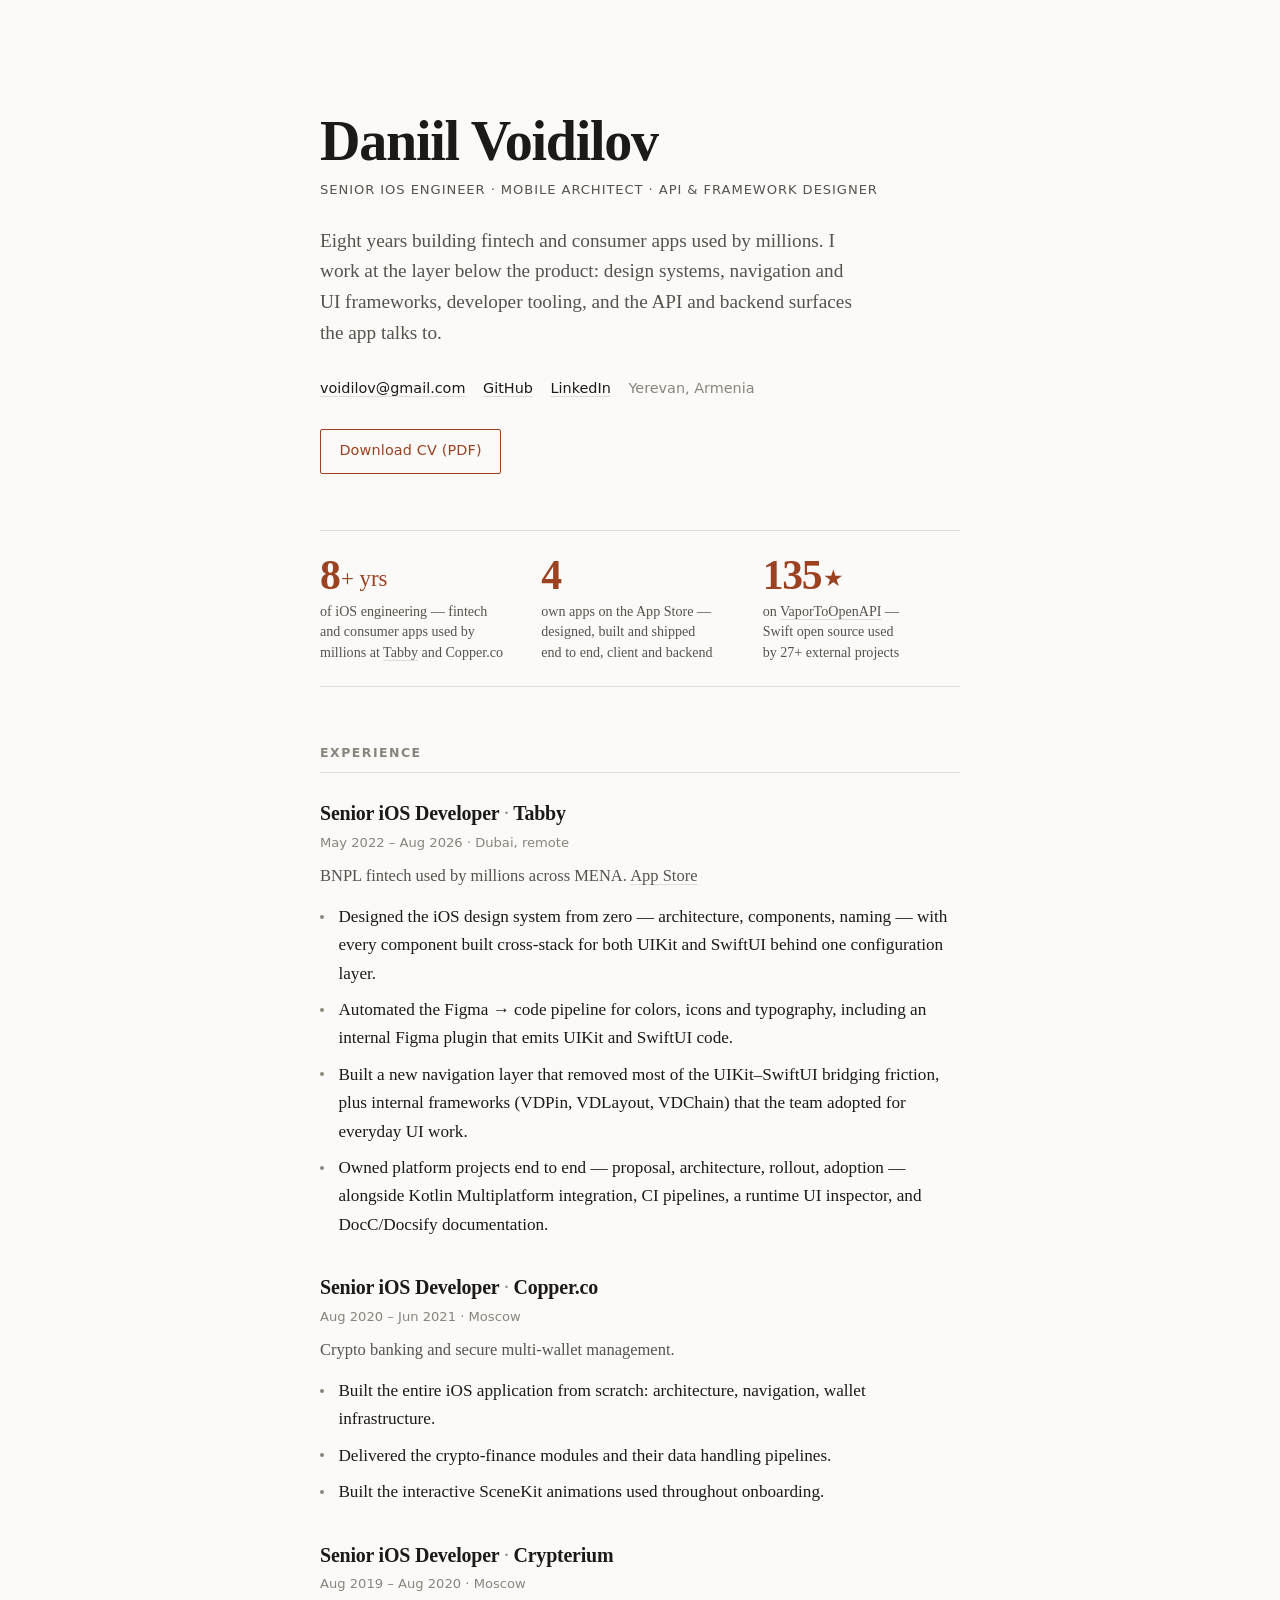
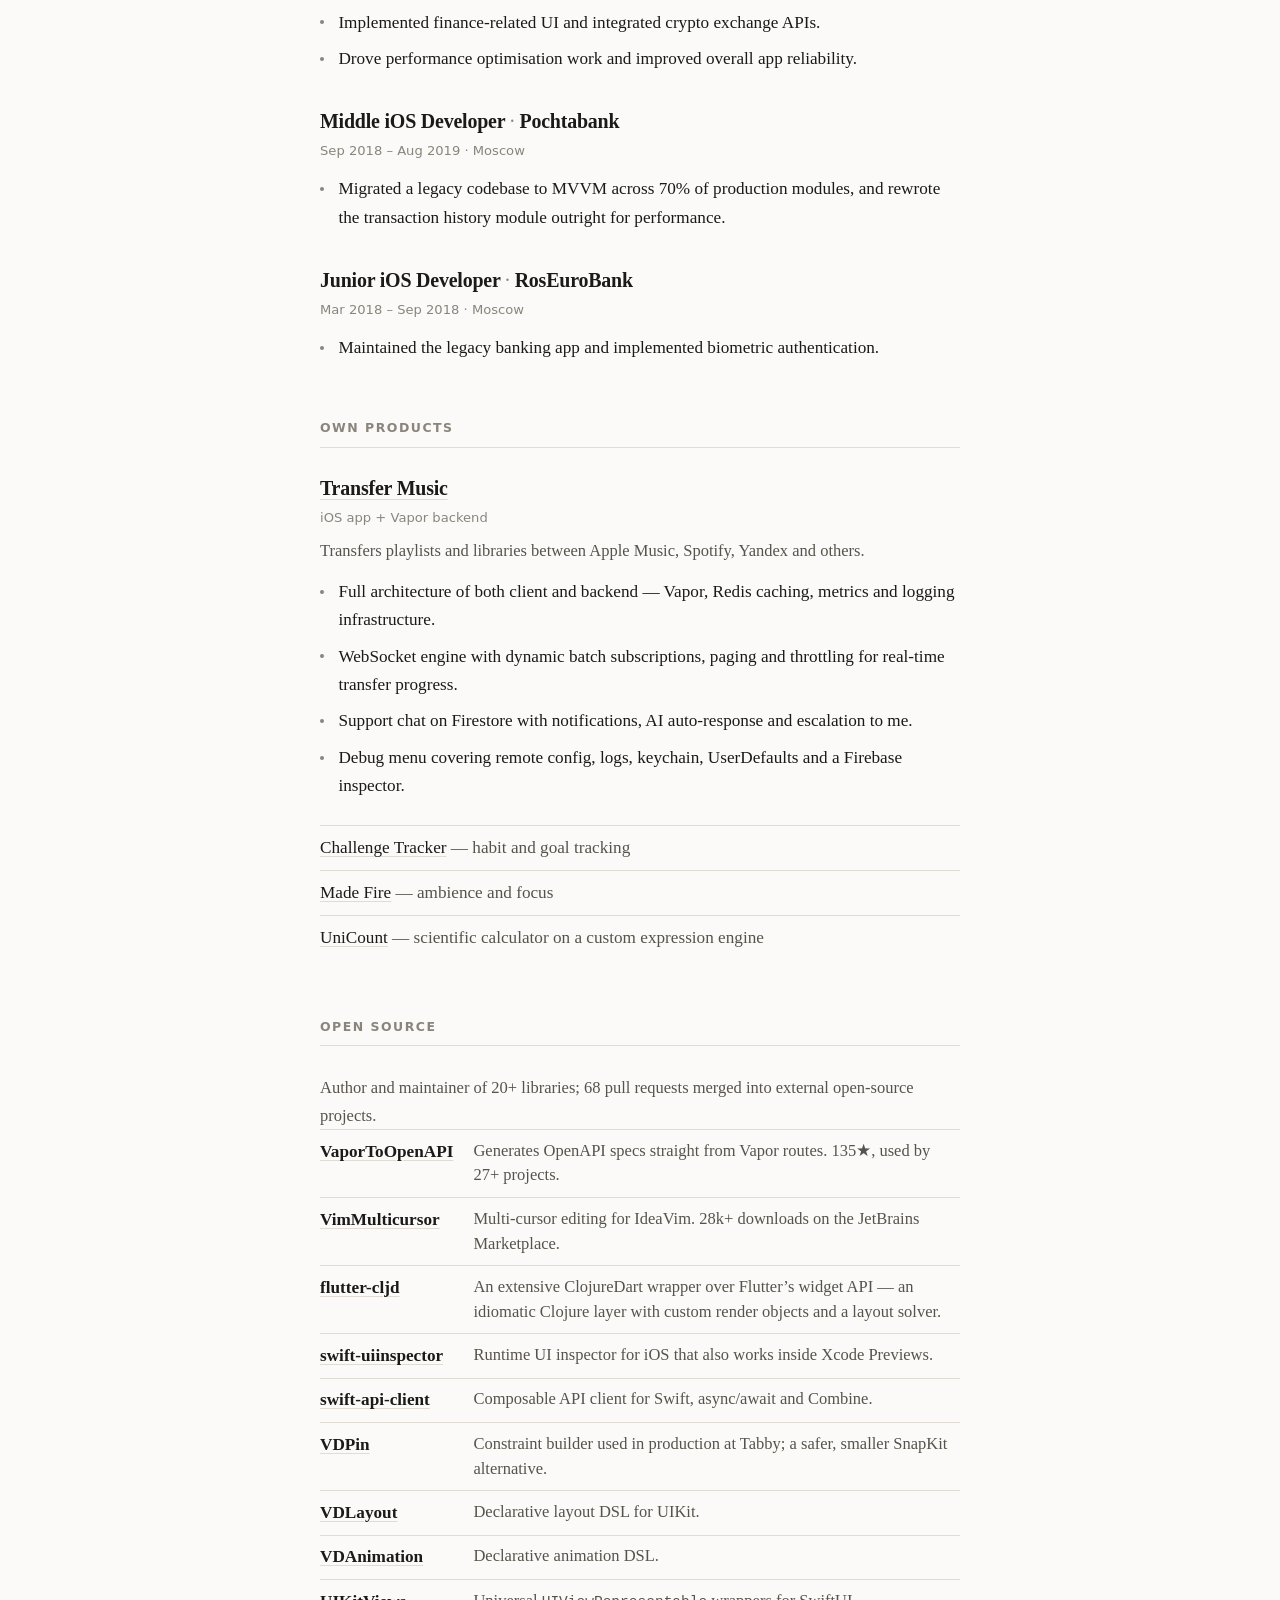
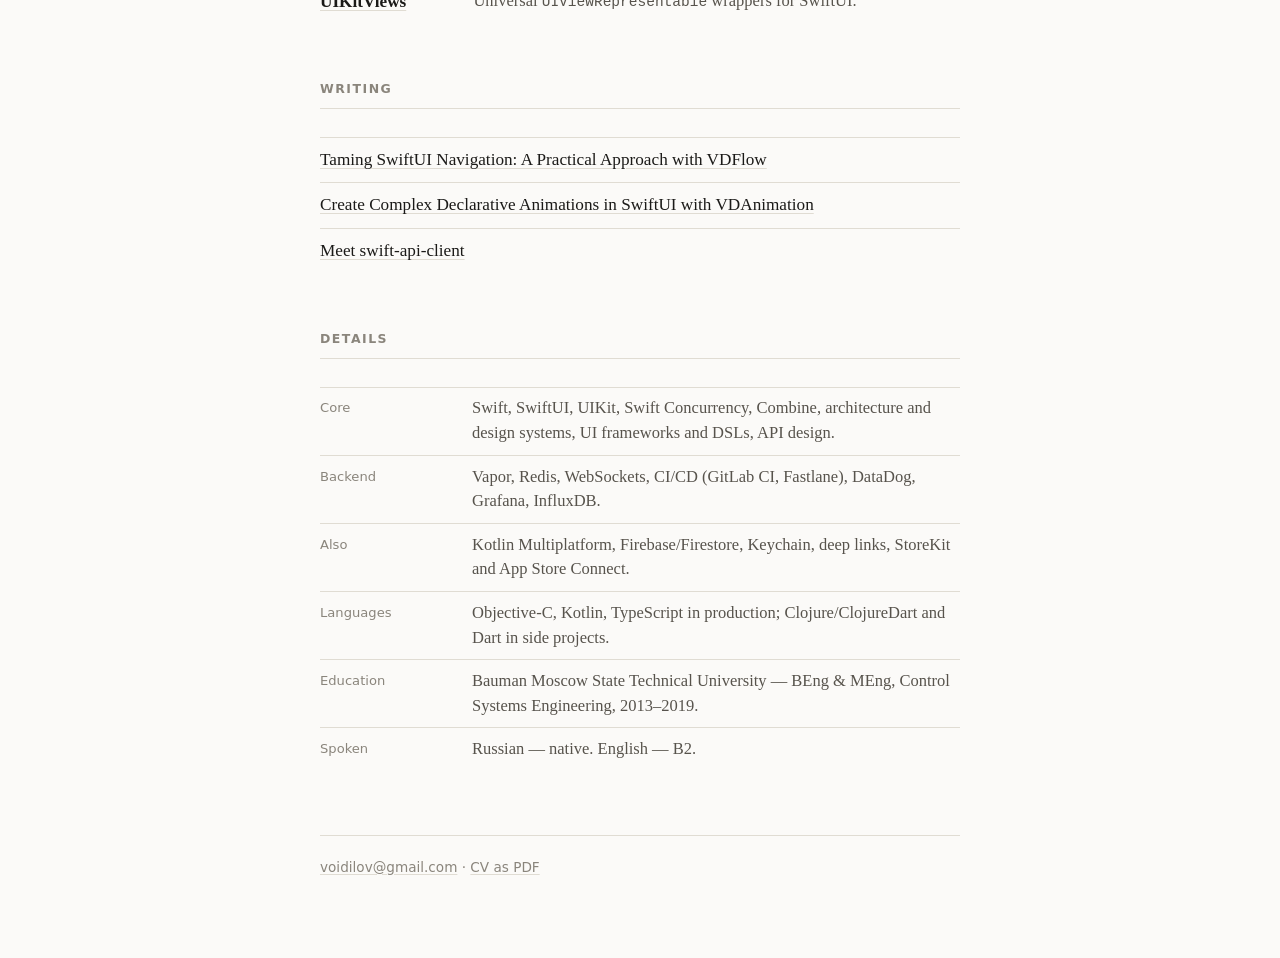
==== cv/index.html @ d403f1aa "Soften flutter-cljd coverage claim; refresh cv.pdf" ====
<!DOCTYPE html>
<html lang="en">
<head>
<meta charset="utf-8">
<meta name="viewport" content="width=device-width, initial-scale=1">
<title>Daniil Voidilov — Senior iOS Engineer</title>
<meta name="description" content="Senior iOS engineer and mobile architect in Yerevan. 8+ years building fintech and consumer apps used by millions. Author of VaporToOpenAPI and VimMulticursor.">
<meta name="author" content="Daniil Voidilov">
<link rel="canonical" href="https://daniil.voidilov.com/cv/">
<meta property="og:type" content="profile">
<meta property="og:title" content="Daniil Voidilov — Senior iOS Engineer">
<meta property="og:description" content="Mobile architect and senior iOS engineer. Design systems, UI frameworks, API/SDK design, Vapor backends.">
<meta property="og:url" content="https://daniil.voidilov.com/cv/">
<link rel="icon" href="data:image/svg+xml,<svg xmlns='http://www.w3.org/2000/svg' viewBox='0 0 100 100'><text y='.9em' font-size='90' font-family='system-ui,sans-serif'>DV</text></svg>">
<link rel="stylesheet" href="style.css">
</head>
<body>

<a class="skip" href="#experience">Skip to experience</a>

<header class="masthead">
	<h1>Daniil Voidilov</h1>
	<p class="tagline">Senior iOS Engineer · Mobile Architect · API&nbsp;&amp;&nbsp;Framework Designer</p>
	<p class="lede">
		Eight years building fintech and consumer apps used by millions. I work at the layer
		below the product: design systems, navigation and UI frameworks, developer tooling,
		and the API and backend surfaces the app talks to.
	</p>
	<nav class="contact" aria-label="Contact">
		<a href="mailto:voidilov@gmail.com">voidilov@gmail.com</a>
		<a href="https://github.com/dankinsoid">GitHub</a>
		<a href="https://linkedin.com/in/voidilov">LinkedIn</a>
		<span class="location">Yerevan, Armenia</span>
	</nav>
	<p class="cta"><a class="download" href="/cv.pdf">Download CV (PDF)</a></p>
</header>

<main>

<section class="highlights" aria-label="Highlights">
	<ul>
		<li>
			<span class="figure">8<span class="unit">+ yrs</span></span>
			<span class="caption">of iOS engineering — fintech and consumer apps used by millions at <a href="https://apps.apple.com/ge/app/tabby-shop-now-pay-later/id1528022364">Tabby</a> and Copper.co</span>
		</li>
		<li>
			<span class="figure">4</span>
			<span class="caption">own apps on the App&nbsp;Store — designed, built and shipped end to end, client and backend</span>
		</li>
		<li>
			<span class="figure">135<span class="unit">★</span></span>
			<span class="caption">on <a href="https://github.com/dankinsoid/VaporToOpenAPI">VaporToOpenAPI</a> — Swift open source used by 27+ external projects</span>
		</li>
	</ul>
</section>

<section id="experience">
	<h2>Experience</h2>

	<article class="role">
		<h3>Senior iOS Developer <span class="at">·</span> <span class="company">Tabby</span></h3>
		<p class="meta">May 2022 – Aug 2026 · Dubai, remote</p>
		<p class="context">BNPL fintech used by millions across MENA. <a href="https://apps.apple.com/ge/app/tabby-shop-now-pay-later/id1528022364">App&nbsp;Store</a></p>
		<ul>
			<li>Designed the iOS design system from zero — architecture, components, naming — with every component built cross-stack for both UIKit and SwiftUI behind one configuration layer.</li>
			<li>Automated the Figma → code pipeline for colors, icons and typography, including an internal Figma plugin that emits UIKit and SwiftUI code.</li>
			<li>Built a new navigation layer that removed most of the UIKit–SwiftUI bridging friction, plus internal frameworks (VDPin, VDLayout, VDChain) that the team adopted for everyday UI work.</li>
			<li>Owned platform projects end to end — proposal, architecture, rollout, adoption — alongside Kotlin Multiplatform integration, CI pipelines, a runtime UI inspector, and DocC/Docsify documentation.</li>
		</ul>
	</article>

	<article class="role">
		<h3>Senior iOS Developer <span class="at">·</span> <span class="company">Copper.co</span></h3>
		<p class="meta">Aug 2020 – Jun 2021 · Moscow</p>
		<p class="context">Crypto banking and secure multi-wallet management.</p>
		<ul>
			<li>Built the entire iOS application from scratch: architecture, navigation, wallet infrastructure.</li>
			<li>Delivered the crypto-finance modules and their data handling pipelines.</li>
			<li>Built the interactive SceneKit animations used throughout onboarding.</li>
		</ul>
	</article>

	<article class="role">
		<h3>Senior iOS Developer <span class="at">·</span> <span class="company">Crypterium</span></h3>
		<p class="meta">Aug 2019 – Aug 2020 · Moscow</p>
		<ul>
			<li>Implemented finance-related UI and integrated crypto exchange APIs.</li>
			<li>Drove performance optimisation work and improved overall app reliability.</li>
		</ul>
	</article>

	<article class="role">
		<h3>Middle iOS Developer <span class="at">·</span> <span class="company">Pochtabank</span></h3>
		<p class="meta">Sep 2018 – Aug 2019 · Moscow</p>
		<ul>
			<li>Migrated a legacy codebase to MVVM across 70% of production modules, and rewrote the transaction history module outright for performance.</li>
		</ul>
	</article>

	<article class="role">
		<h3>Junior iOS Developer <span class="at">·</span> <span class="company">RosEuroBank</span></h3>
		<p class="meta">Mar 2018 – Sep 2018 · Moscow</p>
		<ul>
			<li>Maintained the legacy banking app and implemented biometric authentication.</li>
		</ul>
	</article>
</section>

<section id="products">
	<h2>Own products</h2>

	<article class="role">
		<h3><a href="https://apps.apple.com/app/transfer-music/id1471038000">Transfer&nbsp;Music</a></h3>
		<p class="meta">iOS app + Vapor backend</p>
		<p class="context">Transfers playlists and libraries between Apple Music, Spotify, Yandex and others.</p>
		<ul>
			<li>Full architecture of both client and backend — Vapor, Redis caching, metrics and logging infrastructure.</li>
			<li>WebSocket engine with dynamic batch subscriptions, paging and throttling for real-time transfer progress.</li>
			<li>Support chat on Firestore with notifications, AI auto-response and escalation to me.</li>
			<li>Debug menu covering remote config, logs, keychain, UserDefaults and a Firebase inspector.</li>
		</ul>
	</article>

	<ul class="apps">
		<li><a href="https://apps.apple.com/app/challenge-tracker/id1512730729">Challenge&nbsp;Tracker</a> — habit and goal tracking</li>
		<li><a href="https://apps.apple.com/app/made-fire/id1496499808">Made&nbsp;Fire</a> — ambience and focus</li>
		<li><a href="https://apps.apple.com/app/unicount-scientific-calculator/id1034143766">UniCount</a> — scientific calculator on a custom expression engine</li>
	</ul>
</section>

<section id="open-source">
	<h2>Open source</h2>
	<p class="context">Author and maintainer of 20+ libraries; 68 pull requests merged into external open-source projects.</p>
	<dl class="projects">
		<dt><a href="https://github.com/dankinsoid/VaporToOpenAPI">VaporToOpenAPI</a></dt>
		<dd>Generates OpenAPI specs straight from Vapor routes. 135★, used by 27+ projects.</dd>

		<dt><a href="https://github.com/dankinsoid/IdeaVimMulticursor">VimMulticursor</a></dt>
		<dd>Multi-cursor editing for IdeaVim. 28k+ downloads on the JetBrains Marketplace.</dd>

		<dt><a href="https://github.com/dankinsoid/flutter-cljd">flutter-cljd</a></dt>
		<dd>An extensive ClojureDart wrapper over Flutter’s widget API — an idiomatic Clojure layer with custom render objects and a layout solver.</dd>

		<dt><a href="https://github.com/dankinsoid/swift-uiinspector">swift-uiinspector</a></dt>
		<dd>Runtime UI inspector for iOS that also works inside Xcode Previews.</dd>

		<dt><a href="https://github.com/dankinsoid/swift-api-client">swift-api-client</a></dt>
		<dd>Composable API client for Swift, async/await and Combine.</dd>

		<dt><a href="https://github.com/dankinsoid/VDPin">VDPin</a></dt>
		<dd>Constraint builder used in production at Tabby; a safer, smaller SnapKit alternative.</dd>

		<dt><a href="https://github.com/dankinsoid/VDLayout">VDLayout</a></dt>
		<dd>Declarative layout DSL for UIKit.</dd>

		<dt><a href="https://github.com/dankinsoid/VDAnimation">VDAnimation</a></dt>
		<dd>Declarative animation DSL.</dd>

		<dt><a href="https://github.com/dankinsoid/UIKitViews">UIKitViews</a></dt>
		<dd>Universal <code>UIViewRepresentable</code> wrappers for SwiftUI.</dd>
	</dl>
</section>

<section id="writing">
	<h2>Writing</h2>
	<ul class="plain">
		<li><a href="https://medium.com/@voidilov/taming-swiftui-navigation-a-practical-approach-with-vdflow-2aff69e204eb">Taming SwiftUI Navigation: A Practical Approach with VDFlow</a></li>
		<li><a href="https://medium.com/@voidilov/create-complex-declarative-animations-in-swiftui-with-vdanimation-0365e9319ecd">Create Complex Declarative Animations in SwiftUI with VDAnimation</a></li>
		<li><a href="https://medium.com/@voidilov/meet-swift-api-client-cb350bc552ca">Meet swift-api-client</a></li>
	</ul>
</section>

<section id="details">
	<h2>Details</h2>
	<dl class="facts">
		<dt>Core</dt>
		<dd>Swift, SwiftUI, UIKit, Swift Concurrency, Combine, architecture and design systems, UI frameworks and DSLs, API design.</dd>

		<dt>Backend</dt>
		<dd>Vapor, Redis, WebSockets, CI/CD (GitLab CI, Fastlane), DataDog, Grafana, InfluxDB.</dd>

		<dt>Also</dt>
		<dd>Kotlin Multiplatform, Firebase/Firestore, Keychain, deep links, StoreKit and App Store Connect.</dd>

		<dt>Languages</dt>
		<dd>Objective-C, Kotlin, TypeScript in production; Clojure/ClojureDart and Dart in side projects.</dd>

		<dt>Education</dt>
		<dd>Bauman Moscow State Technical University — BEng &amp; MEng, Control Systems Engineering, 2013–2019.</dd>

		<dt>Spoken</dt>
		<dd>Russian — native. English — B2.</dd>
	</dl>
</section>

</main>

<footer>
	<p>
		<a href="mailto:voidilov@gmail.com">voidilov@gmail.com</a> ·
		<a href="/cv.pdf">CV as PDF</a>
	</p>
</footer>

</body>
</html>
---- cv/style.css ----
:root {
	--measure: 40rem;
	--bg: #fbfaf8;
	--surface: #f2efe9;
	--ink: #1b1a18;
	--ink-soft: #57534c;
	--ink-faint: #8a857c;
	--rule: #e0dcd3;
	--accent: #9c4221;
	--accent-soft: #c05621;
}

@media (prefers-color-scheme: dark) {
	:root {
		--bg: #16151a;
		--surface: #1f1e24;
		--ink: #eceaf0;
		--ink-soft: #aaa5b3;
		--ink-faint: #7b7686;
		--rule: #322f3a;
		--accent: #f0a675;
		--accent-soft: #f6c39b;
	}
}

*, *::before, *::after { box-sizing: border-box; }

html {
	-webkit-text-size-adjust: 100%;
	scroll-behavior: smooth;
}

body {
	margin: 0 auto;
	padding: clamp(3rem, 9vw, 7rem) clamp(1.25rem, 6vw, 2rem) 5rem;
	max-width: calc(var(--measure) + 4rem);
	background: var(--bg);
	color: var(--ink);
	font-family: ui-serif, "Iowan Old Style", "Palatino Linotype", Palatino, Georgia, serif;
	font-size: clamp(1rem, 0.95rem + 0.25vw, 1.075rem);
	line-height: 1.65;
	text-rendering: optimizeLegibility;
	-webkit-font-smoothing: antialiased;
}

p { margin: 0 0 1em; }
p:last-child { margin-bottom: 0; }

a {
	color: inherit;
	text-decoration-line: underline;
	text-decoration-color: var(--rule);
	text-decoration-thickness: 1px;
	text-underline-offset: 0.18em;
	transition: color .15s ease, text-decoration-color .15s ease;
}

a:hover, a:focus-visible {
	color: var(--accent);
	text-decoration-color: currentColor;
}

:focus-visible {
	outline: 2px solid var(--accent);
	outline-offset: 3px;
	border-radius: 2px;
}

code {
	font-family: ui-monospace, SFMono-Regular, "SF Mono", Menlo, monospace;
	font-size: 0.88em;
}

.skip {
	position: absolute;
	left: -9999px;
}

.skip:focus {
	left: 1rem;
	top: 1rem;
	padding: .5rem .75rem;
	background: var(--surface);
	z-index: 1;
}

/* Masthead ---------------------------------------------------------------- */

.masthead h1 {
	margin: 0;
	font-size: clamp(2.25rem, 1.6rem + 3vw, 3.5rem);
	font-weight: 600;
	line-height: 1.05;
	letter-spacing: -0.022em;
}

.tagline {
	margin: .6rem 0 1.6rem;
	color: var(--ink-soft);
	font-family: system-ui, -apple-system, "Segoe UI", sans-serif;
	font-size: .82rem;
	font-weight: 500;
	letter-spacing: .07em;
	text-transform: uppercase;
	line-height: 1.5;
}

.lede {
	max-width: 34rem;
	font-size: 1.12em;
	line-height: 1.6;
	color: var(--ink-soft);
}

.contact {
	display: flex;
	flex-wrap: wrap;
	gap: .35rem 1.1rem;
	margin-top: 1.75rem;
	font-family: system-ui, -apple-system, "Segoe UI", sans-serif;
	font-size: .9rem;
}

.contact .location {
	color: var(--ink-faint);
}

.cta { margin: 1.75rem 0 0; }

.download {
	display: inline-block;
	padding: .6rem 1.15rem;
	border: 1px solid var(--accent);
	border-radius: 2px;
	color: var(--accent);
	font-family: system-ui, -apple-system, "Segoe UI", sans-serif;
	font-size: .9rem;
	font-weight: 500;
	letter-spacing: .01em;
	text-decoration: none;
	transition: background-color .15s ease, color .15s ease;
}

.download:hover, .download:focus-visible {
	background: var(--accent);
	color: var(--bg);
}

/* Sections ---------------------------------------------------------------- */

main { margin-top: 3.5rem; }

section + section { margin-top: 3.5rem; }

h2 {
	margin: 0 0 1.75rem;
	padding-bottom: .5rem;
	border-bottom: 1px solid var(--rule);
	font-family: system-ui, -apple-system, "Segoe UI", sans-serif;
	font-size: .78rem;
	font-weight: 600;
	letter-spacing: .12em;
	text-transform: uppercase;
	color: var(--ink-faint);
}

/* Highlights -------------------------------------------------------------- */

.highlights ul {
	display: grid;
	grid-template-columns: repeat(3, 1fr);
	gap: 1.5rem;
	margin: 0;
	padding: 1.5rem 0;
	border-top: 1px solid var(--rule);
	border-bottom: 1px solid var(--rule);
	list-style: none;
}

.highlights li {
	display: flex;
	flex-direction: column;
	gap: .3rem;
}

.figure {
	font-size: clamp(1.9rem, 1.4rem + 2vw, 2.6rem);
	font-weight: 600;
	line-height: 1;
	letter-spacing: -0.03em;
	color: var(--accent);
	font-variant-numeric: tabular-nums;
}

.unit {
	font-size: .55em;
	font-weight: 500;
	letter-spacing: 0;
	vertical-align: .12em;
	margin-left: .06em;
}

.caption {
	font-size: .88rem;
	line-height: 1.45;
	color: var(--ink-soft);
	text-wrap: balance;
}

/* Roles ------------------------------------------------------------------- */

.role + .role { margin-top: 2.25rem; }

.role h3 {
	margin: 0;
	font-size: 1.16em;
	font-weight: 600;
	line-height: 1.3;
	letter-spacing: -0.01em;
}

.role h3 .at { color: var(--ink-faint); font-weight: 400; }
.role h3 .company { color: var(--ink); }

.meta {
	margin: .3rem 0 0;
	font-family: system-ui, -apple-system, "Segoe UI", sans-serif;
	font-size: .82rem;
	color: var(--ink-faint);
}

.context {
	margin: .55rem 0 0;
	color: var(--ink-soft);
	font-size: .96em;
}

.role ul {
	margin: .85rem 0 0;
	padding-left: 1.15rem;
	list-style: none;
}

.role li {
	position: relative;
	margin-bottom: .5rem;
}

.role li:last-child { margin-bottom: 0; }

.role li::before {
	content: "";
	position: absolute;
	left: -1.15rem;
	top: .68em;
	width: 4px;
	height: 4px;
	border-radius: 50%;
	background: var(--ink-faint);
}

/* Lists ------------------------------------------------------------------- */

.apps, .plain {
	margin: 1.5rem 0 0;
	padding: 0;
	list-style: none;
}

.apps li, .plain li {
	padding: .5rem 0;
	border-top: 1px solid var(--rule);
	color: var(--ink-soft);
}

.apps li a, .plain li a { color: var(--ink); }
.apps li a:hover, .plain li a:hover { color: var(--accent); }

.projects, .facts {
	display: grid;
	grid-template-columns: minmax(9.5rem, auto) 1fr;
	gap: 0;
	margin: 0;
}

.projects dt, .facts dt {
	padding: .55rem 1.25rem .55rem 0;
	border-top: 1px solid var(--rule);
	font-weight: 600;
	line-height: 1.5;
}

.projects dd, .facts dd {
	margin: 0;
	padding: .55rem 0;
	border-top: 1px solid var(--rule);
	color: var(--ink-soft);
	font-size: .96em;
	line-height: 1.5;
}

.facts dt {
	font-family: system-ui, -apple-system, "Segoe UI", sans-serif;
	font-size: .82rem;
	font-weight: 500;
	color: var(--ink-faint);
	padding-top: .68rem;
}

/* Footer ------------------------------------------------------------------ */

footer {
	margin-top: 4rem;
	padding-top: 1.25rem;
	border-top: 1px solid var(--rule);
	font-family: system-ui, -apple-system, "Segoe UI", sans-serif;
	font-size: .85rem;
	color: var(--ink-faint);
}

/* Narrow ------------------------------------------------------------------ */

@media (max-width: 34rem) {
	.highlights ul {
		grid-template-columns: 1fr;
		gap: 1.25rem;
	}

	.highlights li {
		flex-direction: row;
		align-items: baseline;
		gap: .9rem;
	}

	.figure {
		flex: 0 0 4.4rem;
		font-size: 1.85rem;
	}

	.caption { text-wrap: pretty; }

	.projects, .facts {
		grid-template-columns: 1fr;
	}

	.projects dd, .facts dd {
		border-top: 0;
		padding-top: 0;
	}

	.projects dt, .facts dt {
		padding-bottom: .15rem;
	}
}

@media (prefers-reduced-motion: reduce) {
	html { scroll-behavior: auto; }
	* { transition: none !important; }
}

/* Print ------------------------------------------------------------------- */

@media print {
	:root {
		--bg: #fff;
		--ink: #000;
		--ink-soft: #333;
		--ink-faint: #666;
		--rule: #ccc;
		--accent: #000;
	}

	body { padding: 0; max-width: none; font-size: 10.5pt; }
	.cta, .skip, footer { display: none; }
	.role, section { break-inside: avoid; }
}
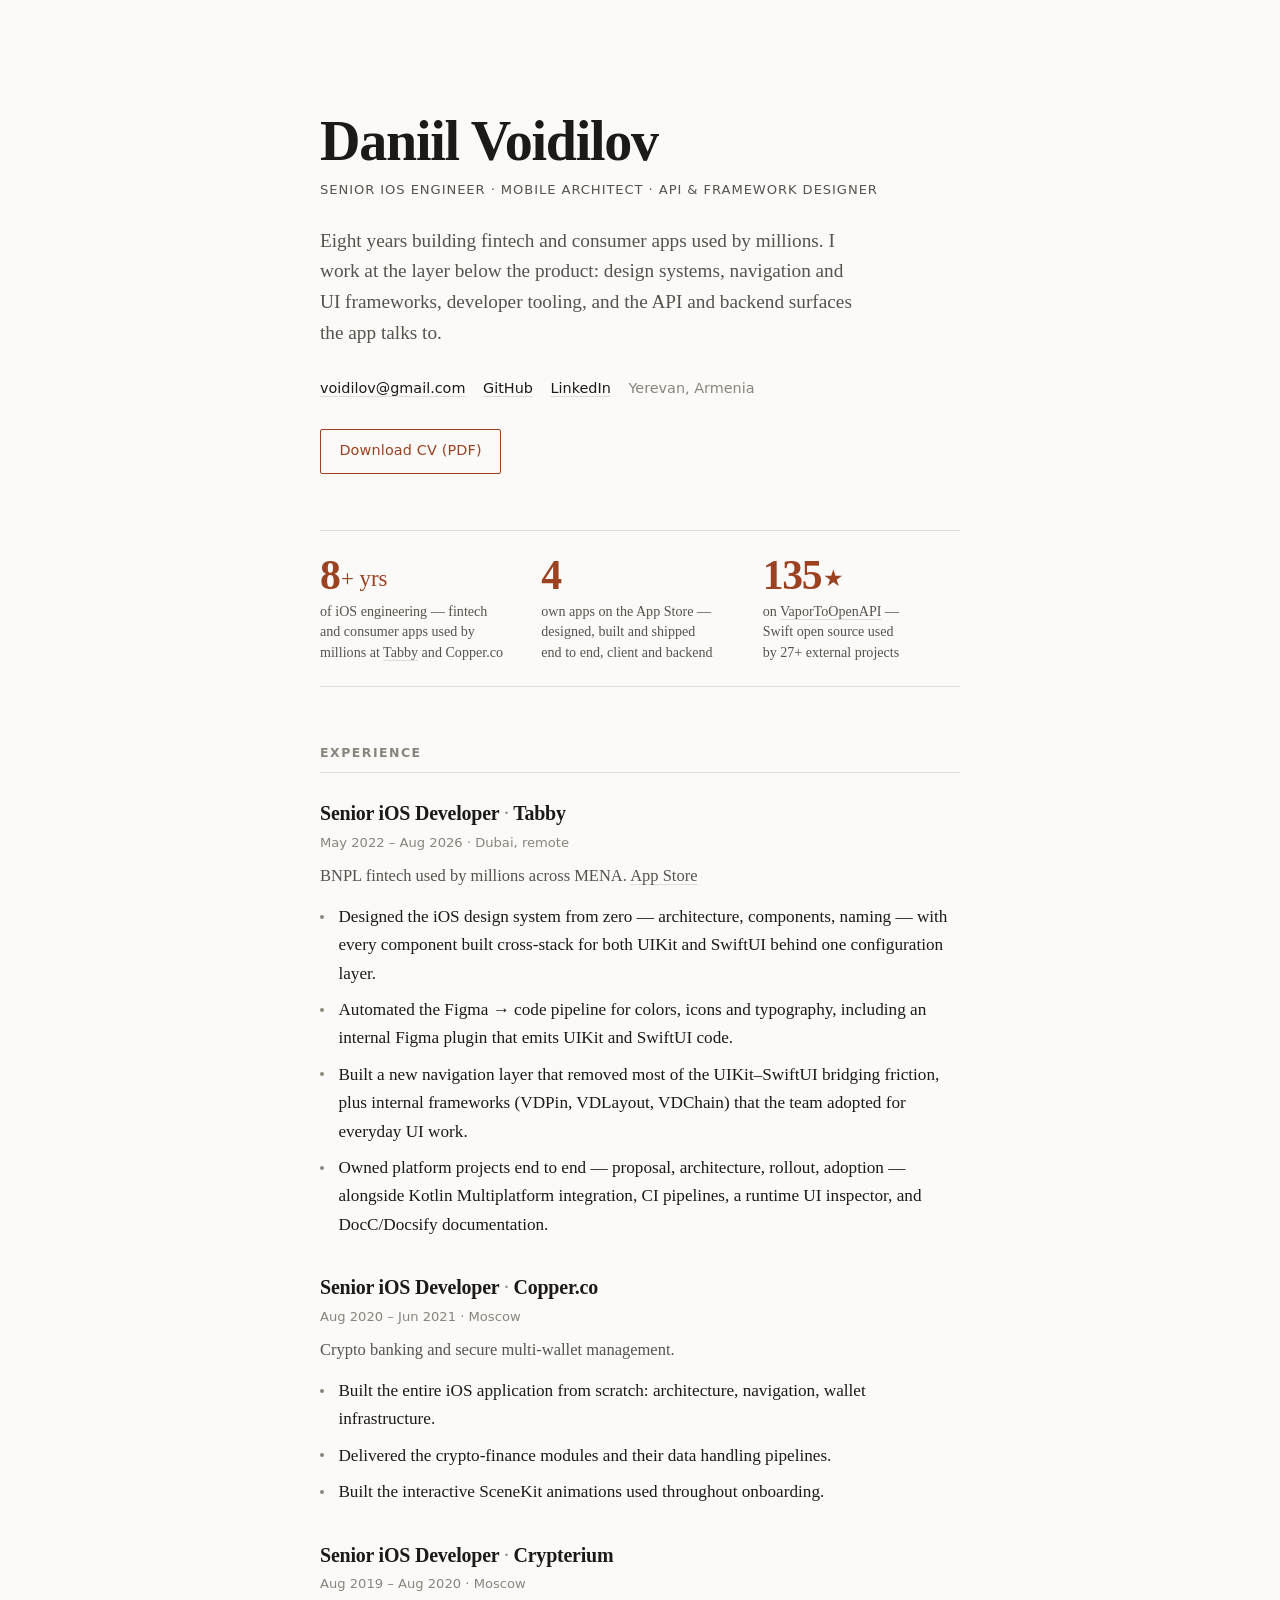
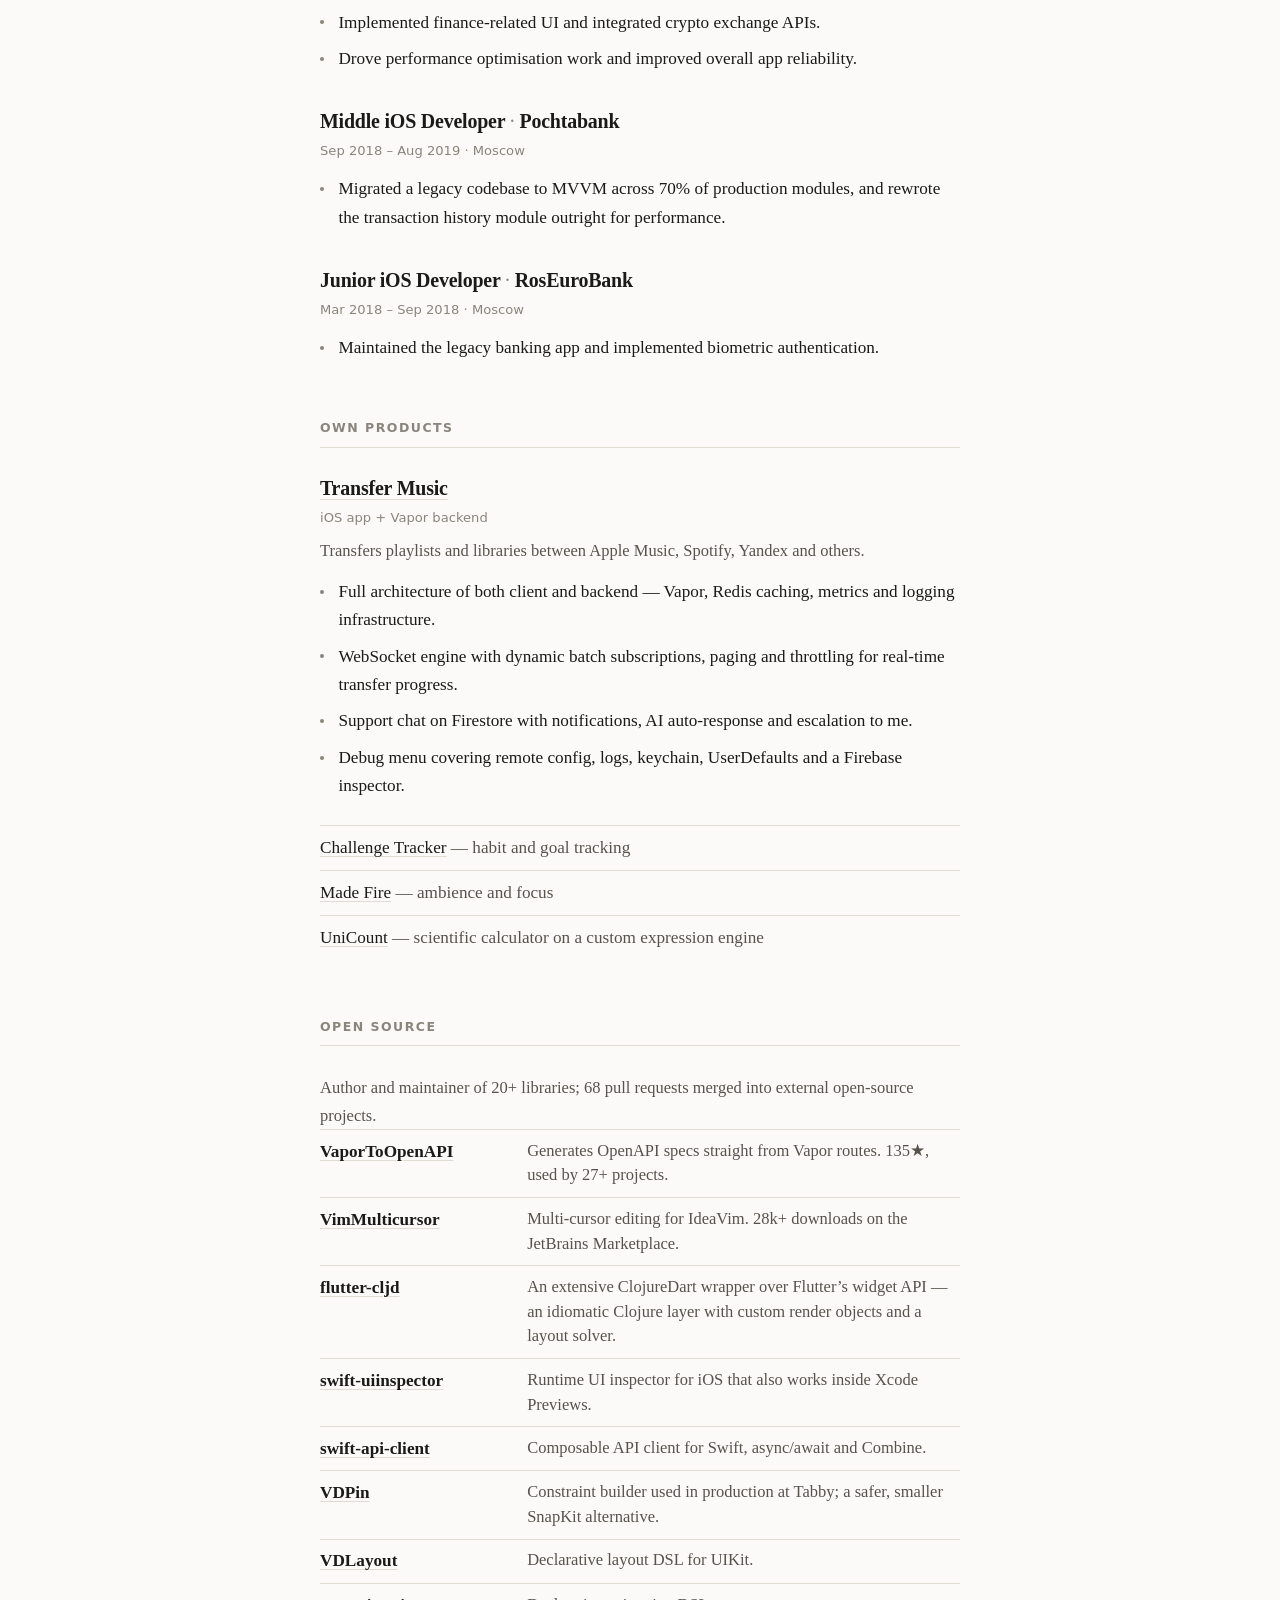
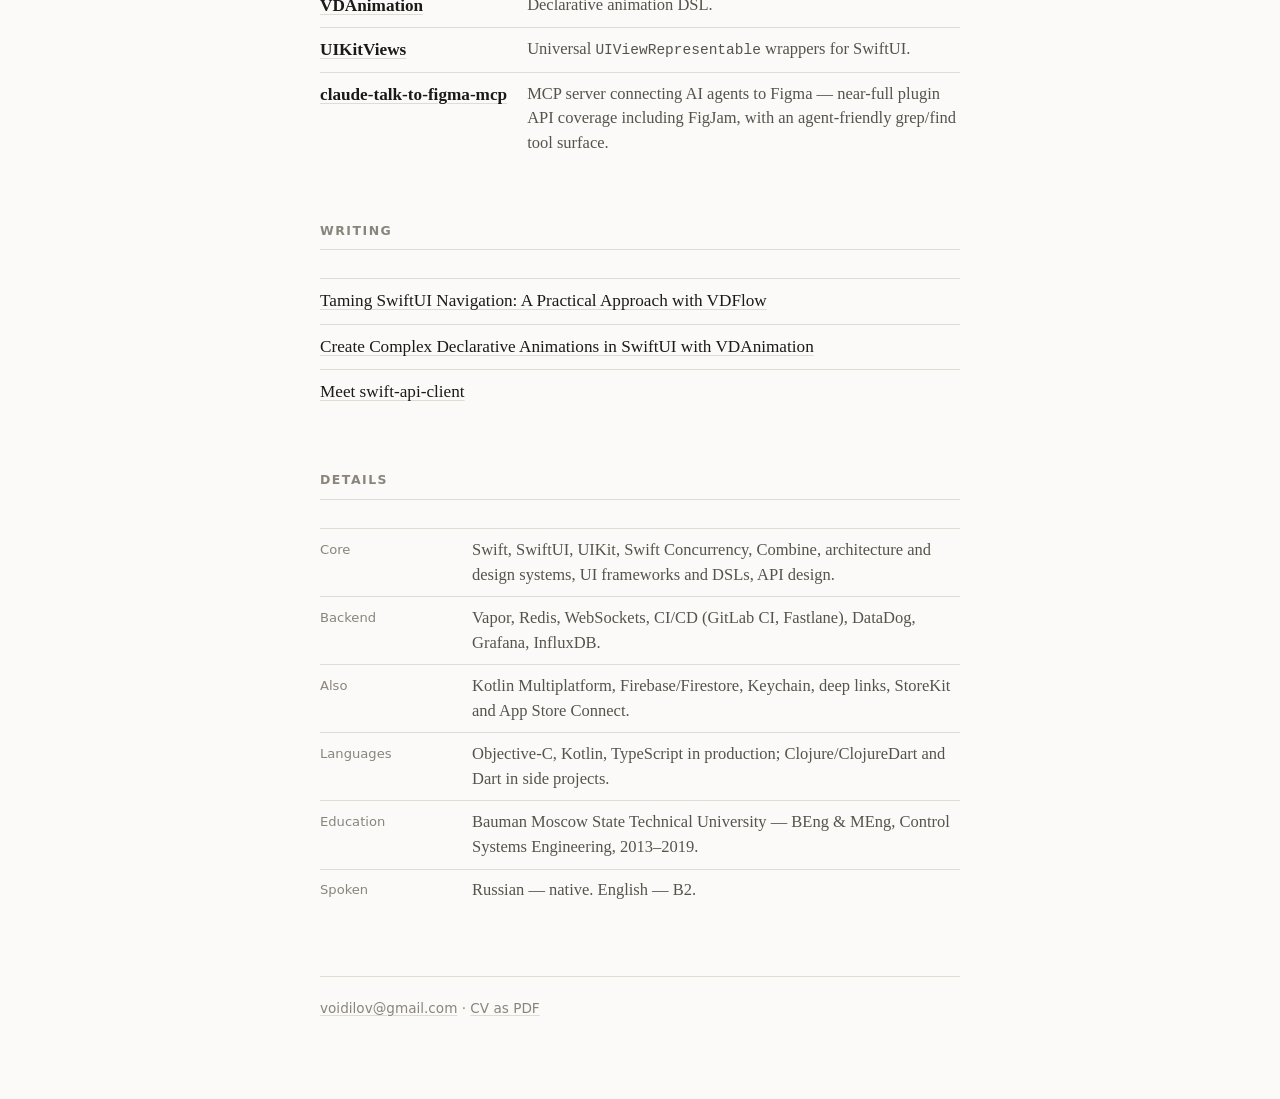
==== commit 8d9e3e42: "Add Figma MCP server to open source; refresh cv.pdf" ====
--- a/cv/index.html
+++ b/cv/index.html
@@ -158,6 +158,9 @@
 
 		<dt><a href="https://github.com/dankinsoid/UIKitViews">UIKitViews</a></dt>
 		<dd>Universal <code>UIViewRepresentable</code> wrappers for SwiftUI.</dd>
+
+		<dt><a href="https://github.com/dankinsoid/claude-talk-to-figma-mcp">claude-talk-to-figma-mcp</a></dt>
+		<dd>MCP server connecting AI agents to Figma — near-full plugin API coverage including FigJam, with an agent-friendly grep/find tool surface.</dd>
 	</dl>
 </section>
 
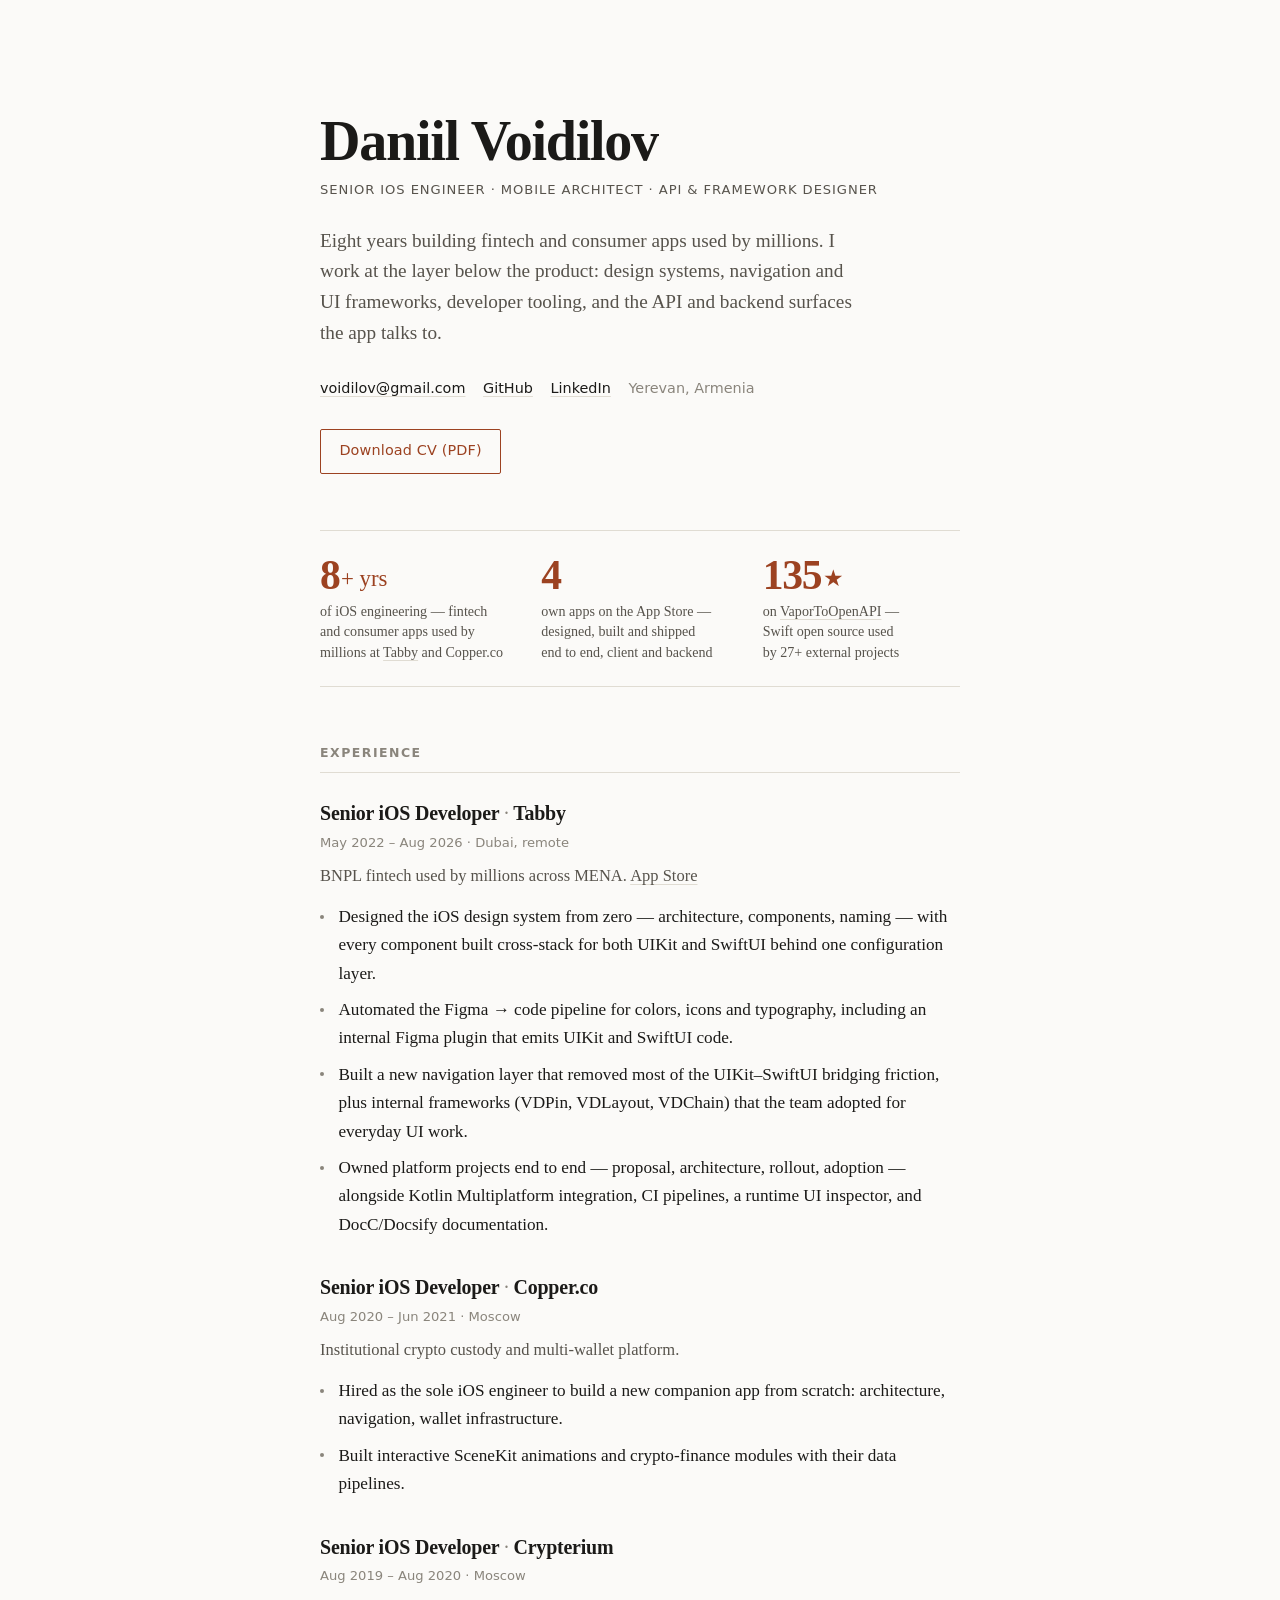
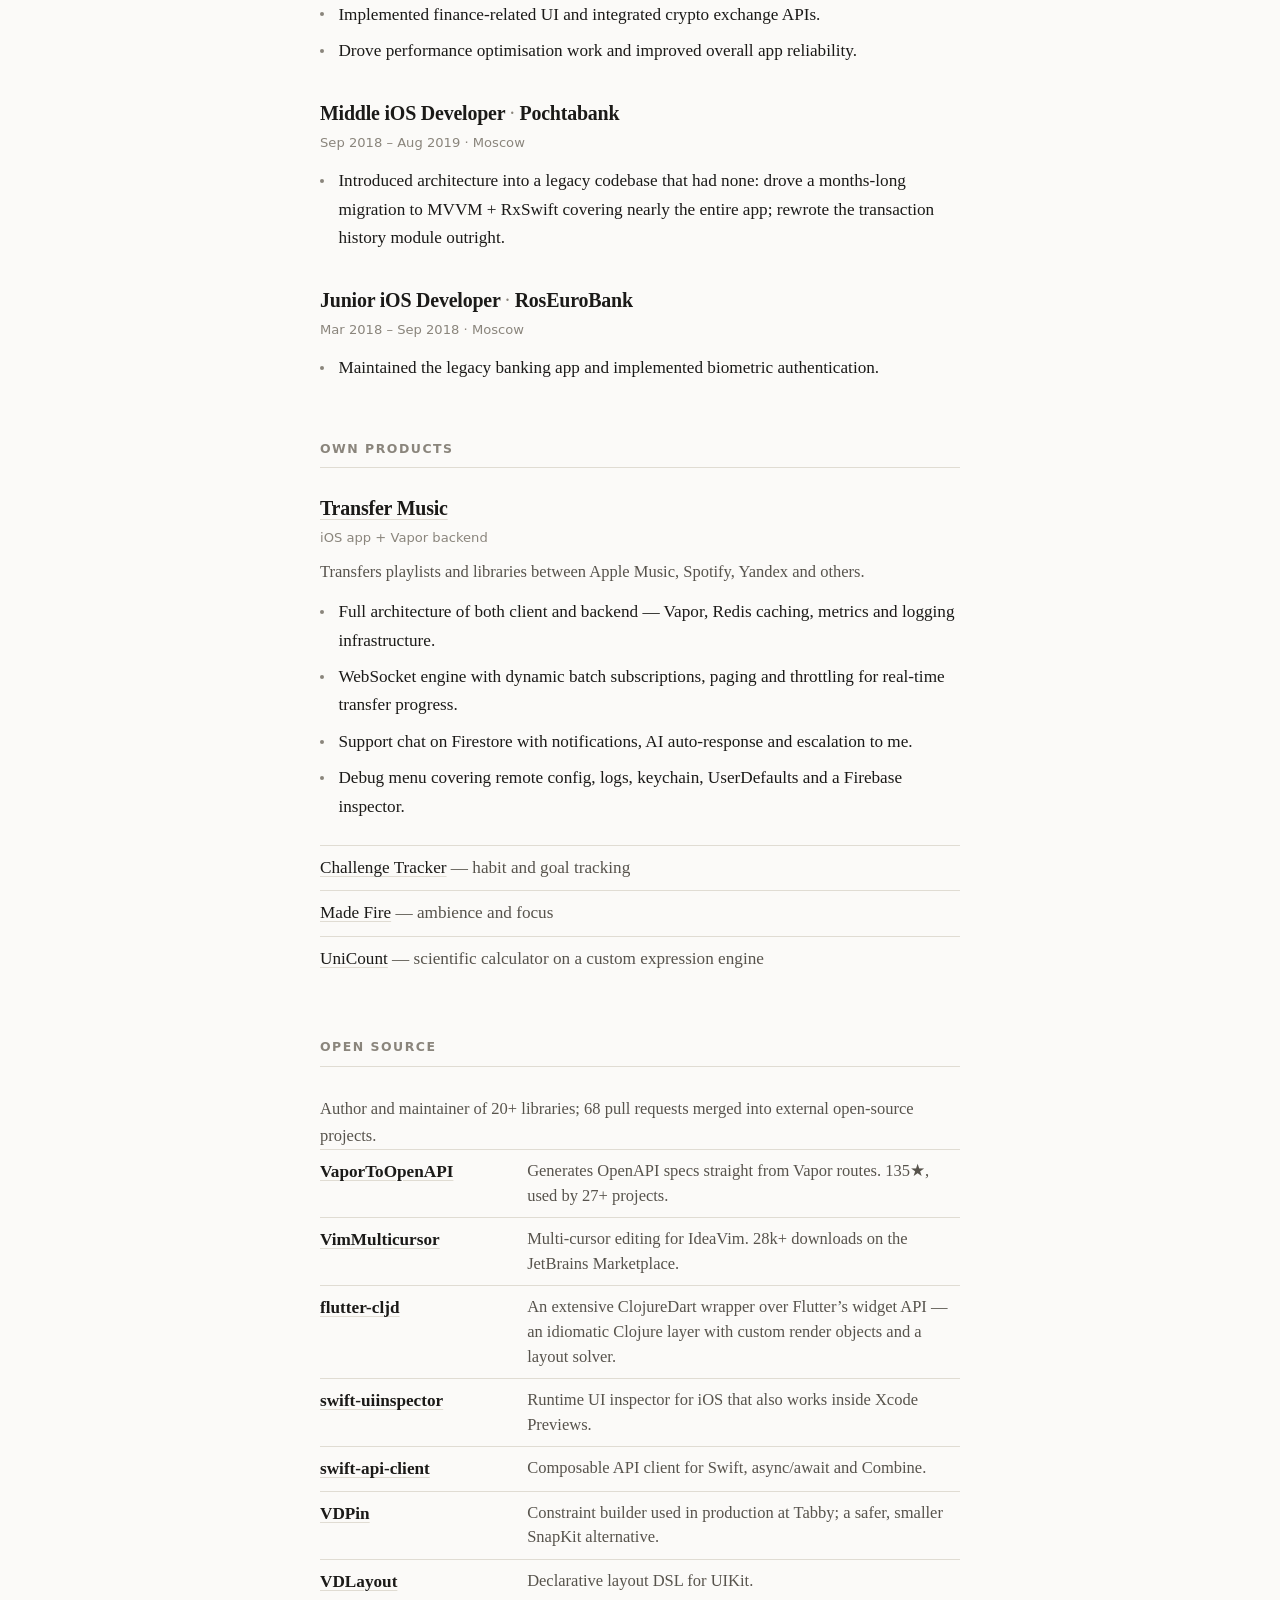
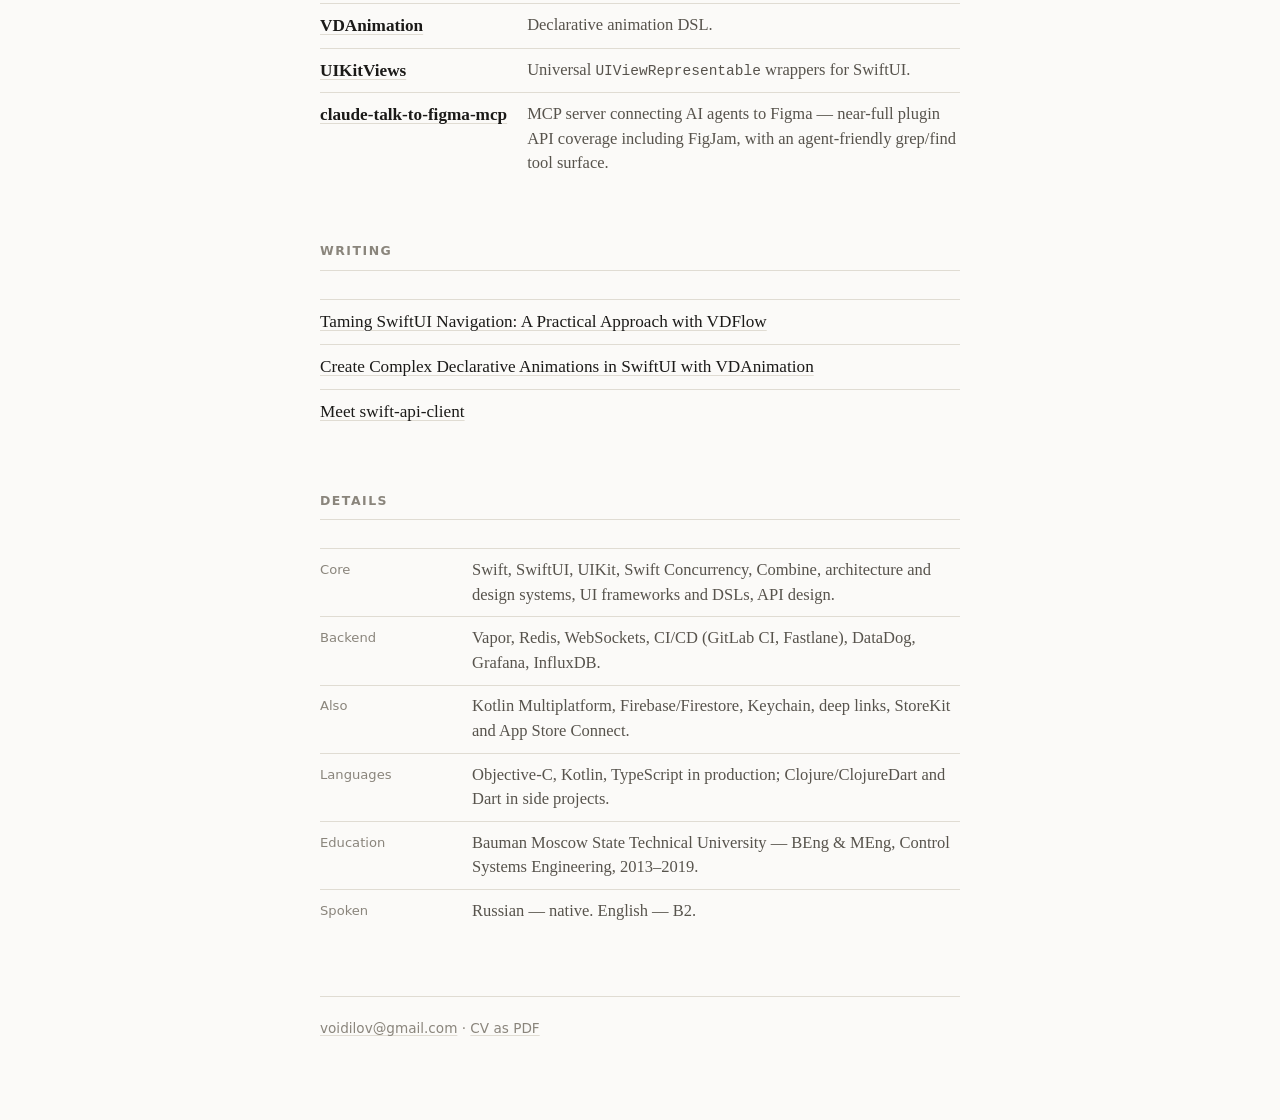
==== commit bb9fd4b5: "Honest reframe for Copper and Pochtabank; refresh cv.pdf" ====
--- a/cv/index.html
+++ b/cv/index.html
@@ -72,11 +72,10 @@
 	<article class="role">
 		<h3>Senior iOS Developer <span class="at">·</span> <span class="company">Copper.co</span></h3>
 		<p class="meta">Aug 2020 – Jun 2021 · Moscow</p>
-		<p class="context">Crypto banking and secure multi-wallet management.</p>
-		<ul>
-			<li>Built the entire iOS application from scratch: architecture, navigation, wallet infrastructure.</li>
-			<li>Delivered the crypto-finance modules and their data handling pipelines.</li>
-			<li>Built the interactive SceneKit animations used throughout onboarding.</li>
+		<p class="context">Institutional crypto custody and multi-wallet platform.</p>
+		<ul>
+			<li>Hired as the sole iOS engineer to build a new companion app from scratch: architecture, navigation, wallet infrastructure.</li>
+			<li>Built interactive SceneKit animations and crypto-finance modules with their data pipelines.</li>
 		</ul>
 	</article>
 
@@ -93,7 +92,7 @@
 		<h3>Middle iOS Developer <span class="at">·</span> <span class="company">Pochtabank</span></h3>
 		<p class="meta">Sep 2018 – Aug 2019 · Moscow</p>
 		<ul>
-			<li>Migrated a legacy codebase to MVVM across 70% of production modules, and rewrote the transaction history module outright for performance.</li>
+			<li>Introduced architecture into a legacy codebase that had none: drove a months-long migration to MVVM + RxSwift covering nearly the entire app; rewrote the transaction history module outright.</li>
 		</ul>
 	</article>
 
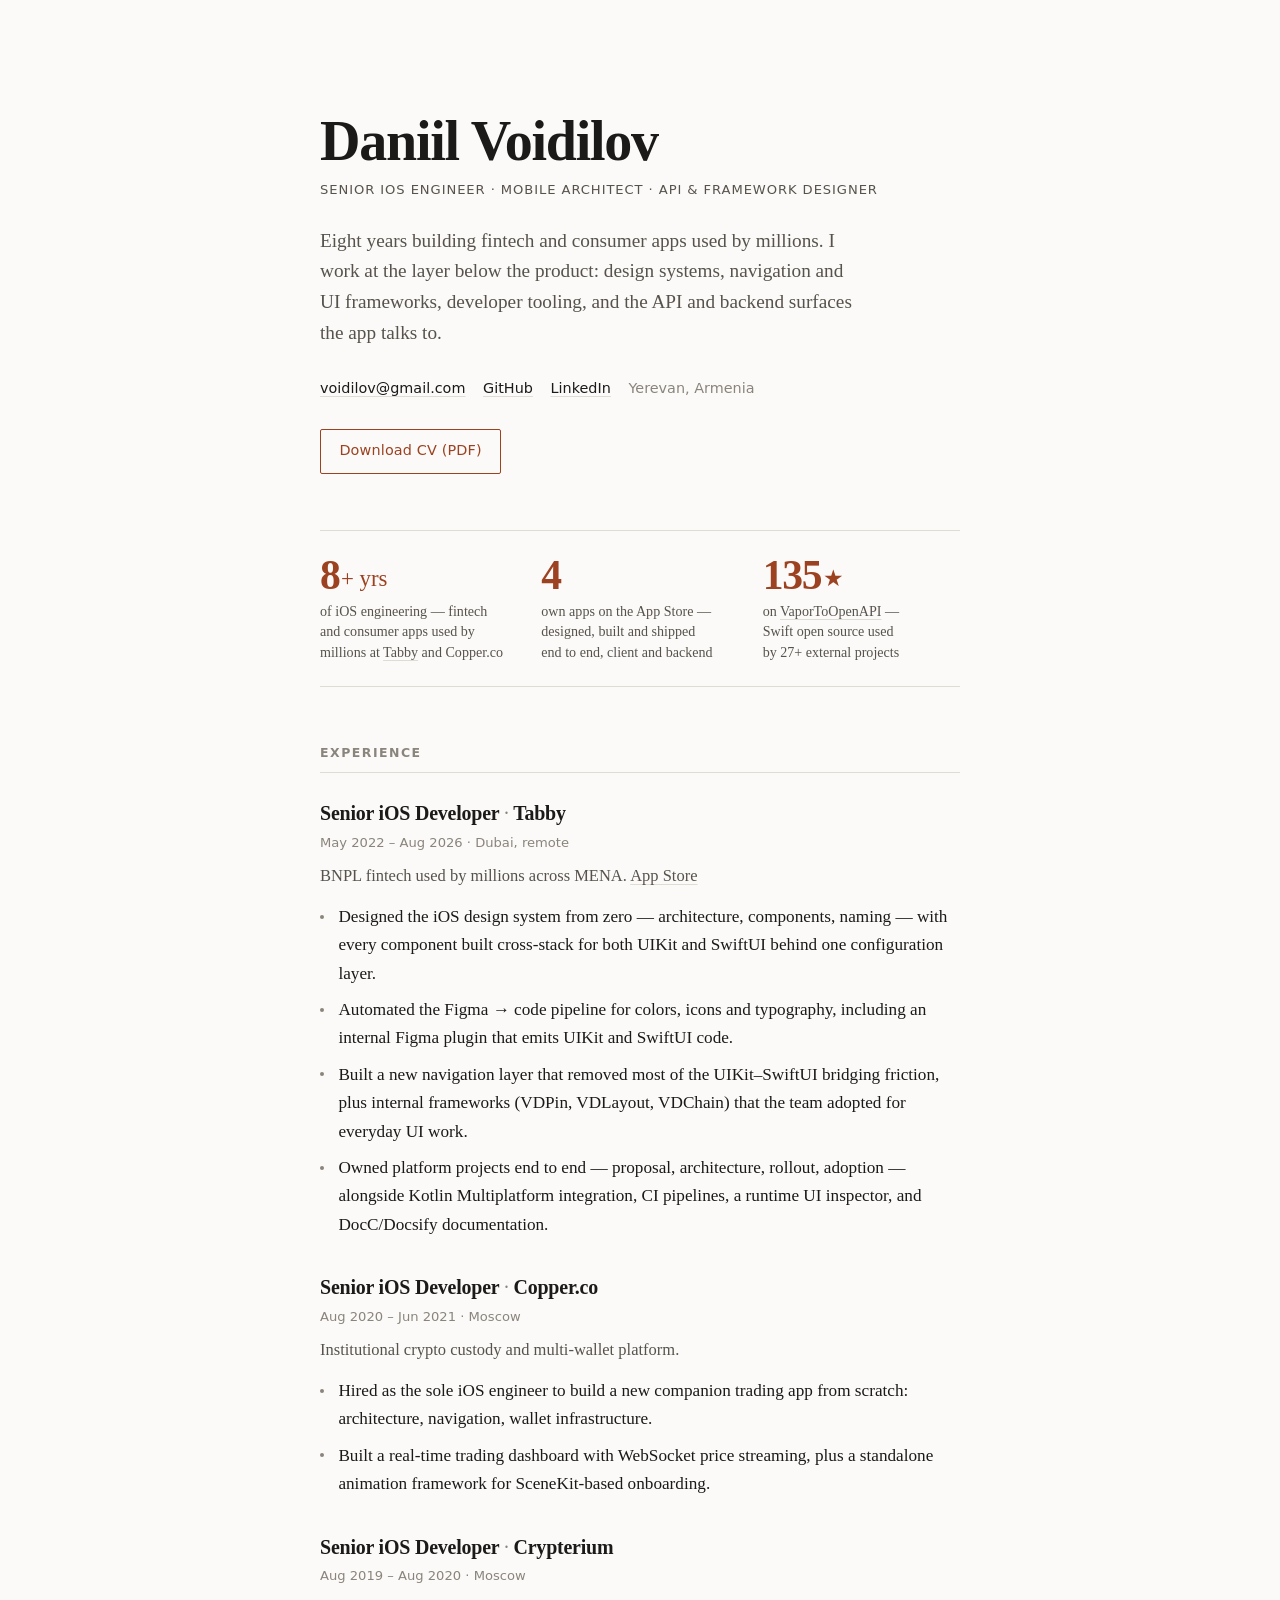
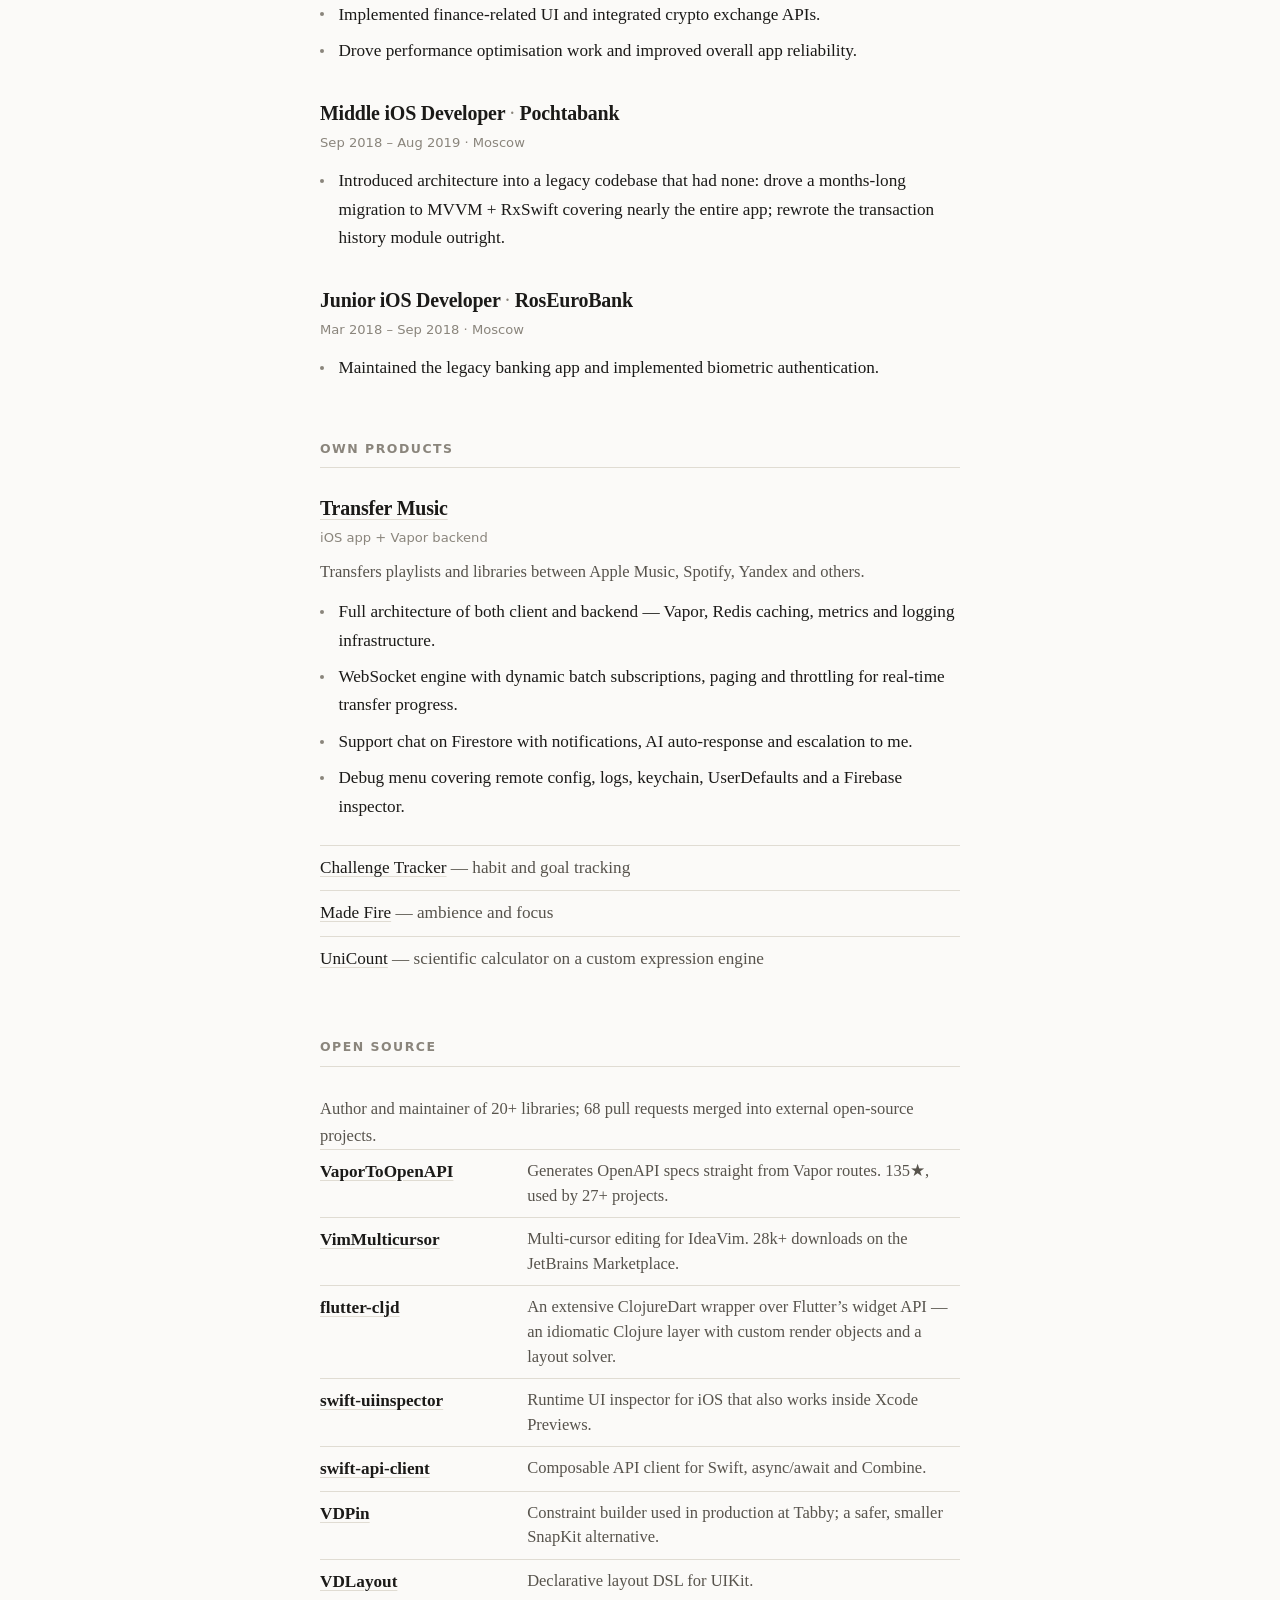
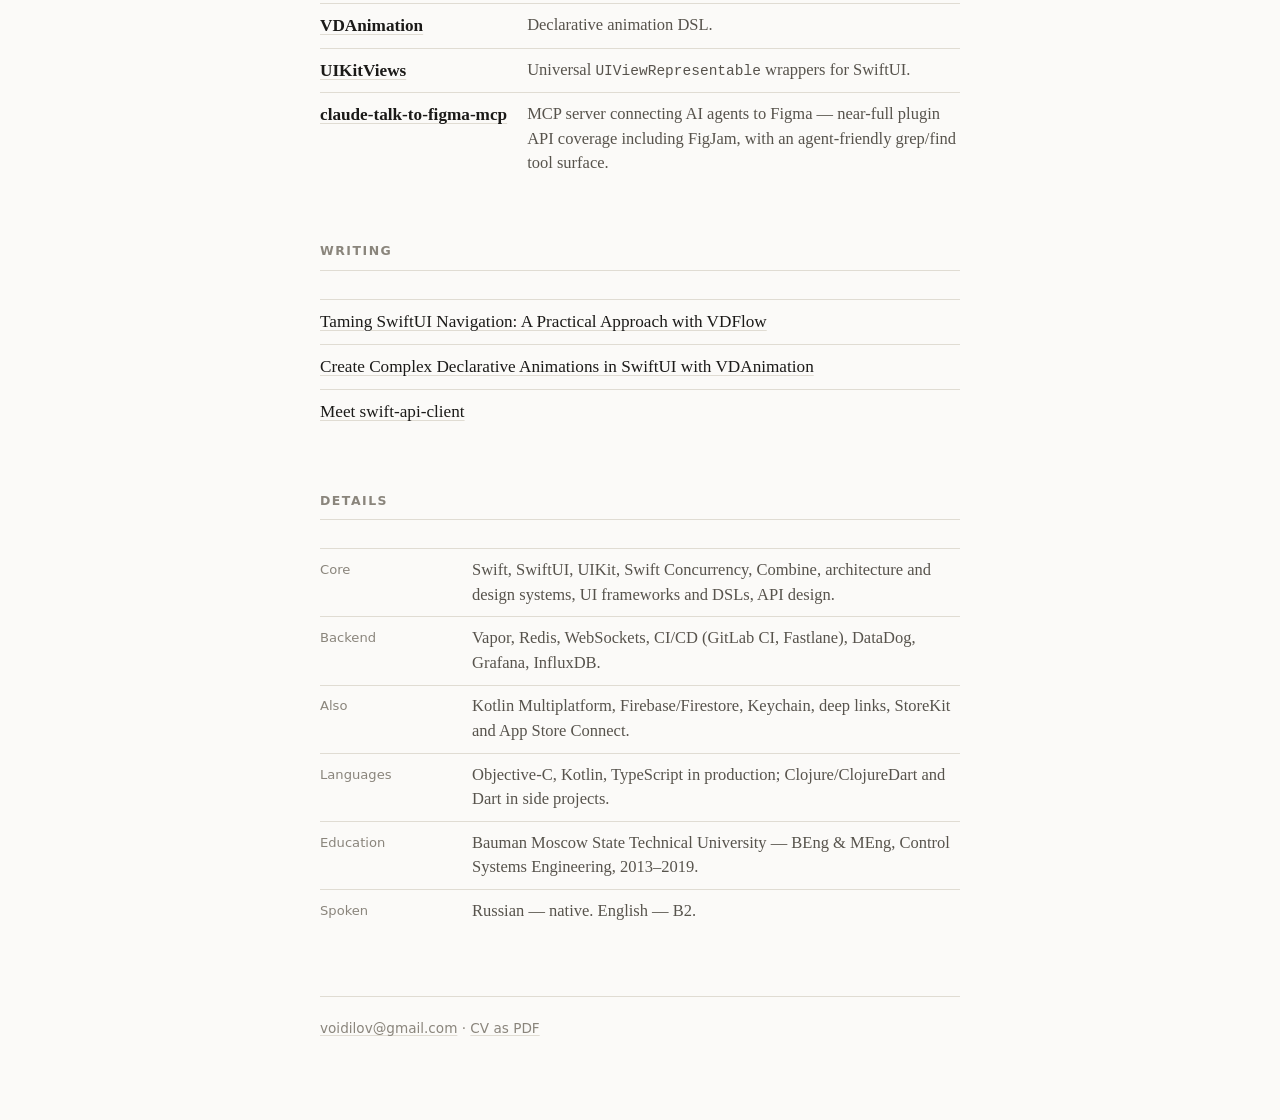
==== commit fce84f76: "Enrich Copper bullets; refresh cv.pdf" ====
--- a/cv/index.html
+++ b/cv/index.html
@@ -74,8 +74,8 @@
 		<p class="meta">Aug 2020 – Jun 2021 · Moscow</p>
 		<p class="context">Institutional crypto custody and multi-wallet platform.</p>
 		<ul>
-			<li>Hired as the sole iOS engineer to build a new companion app from scratch: architecture, navigation, wallet infrastructure.</li>
-			<li>Built interactive SceneKit animations and crypto-finance modules with their data pipelines.</li>
+			<li>Hired as the sole iOS engineer to build a new companion trading app from scratch: architecture, navigation, wallet infrastructure.</li>
+			<li>Built a real-time trading dashboard with WebSocket price streaming, plus a standalone animation framework for SceneKit-based onboarding.</li>
 		</ul>
 	</article>
 
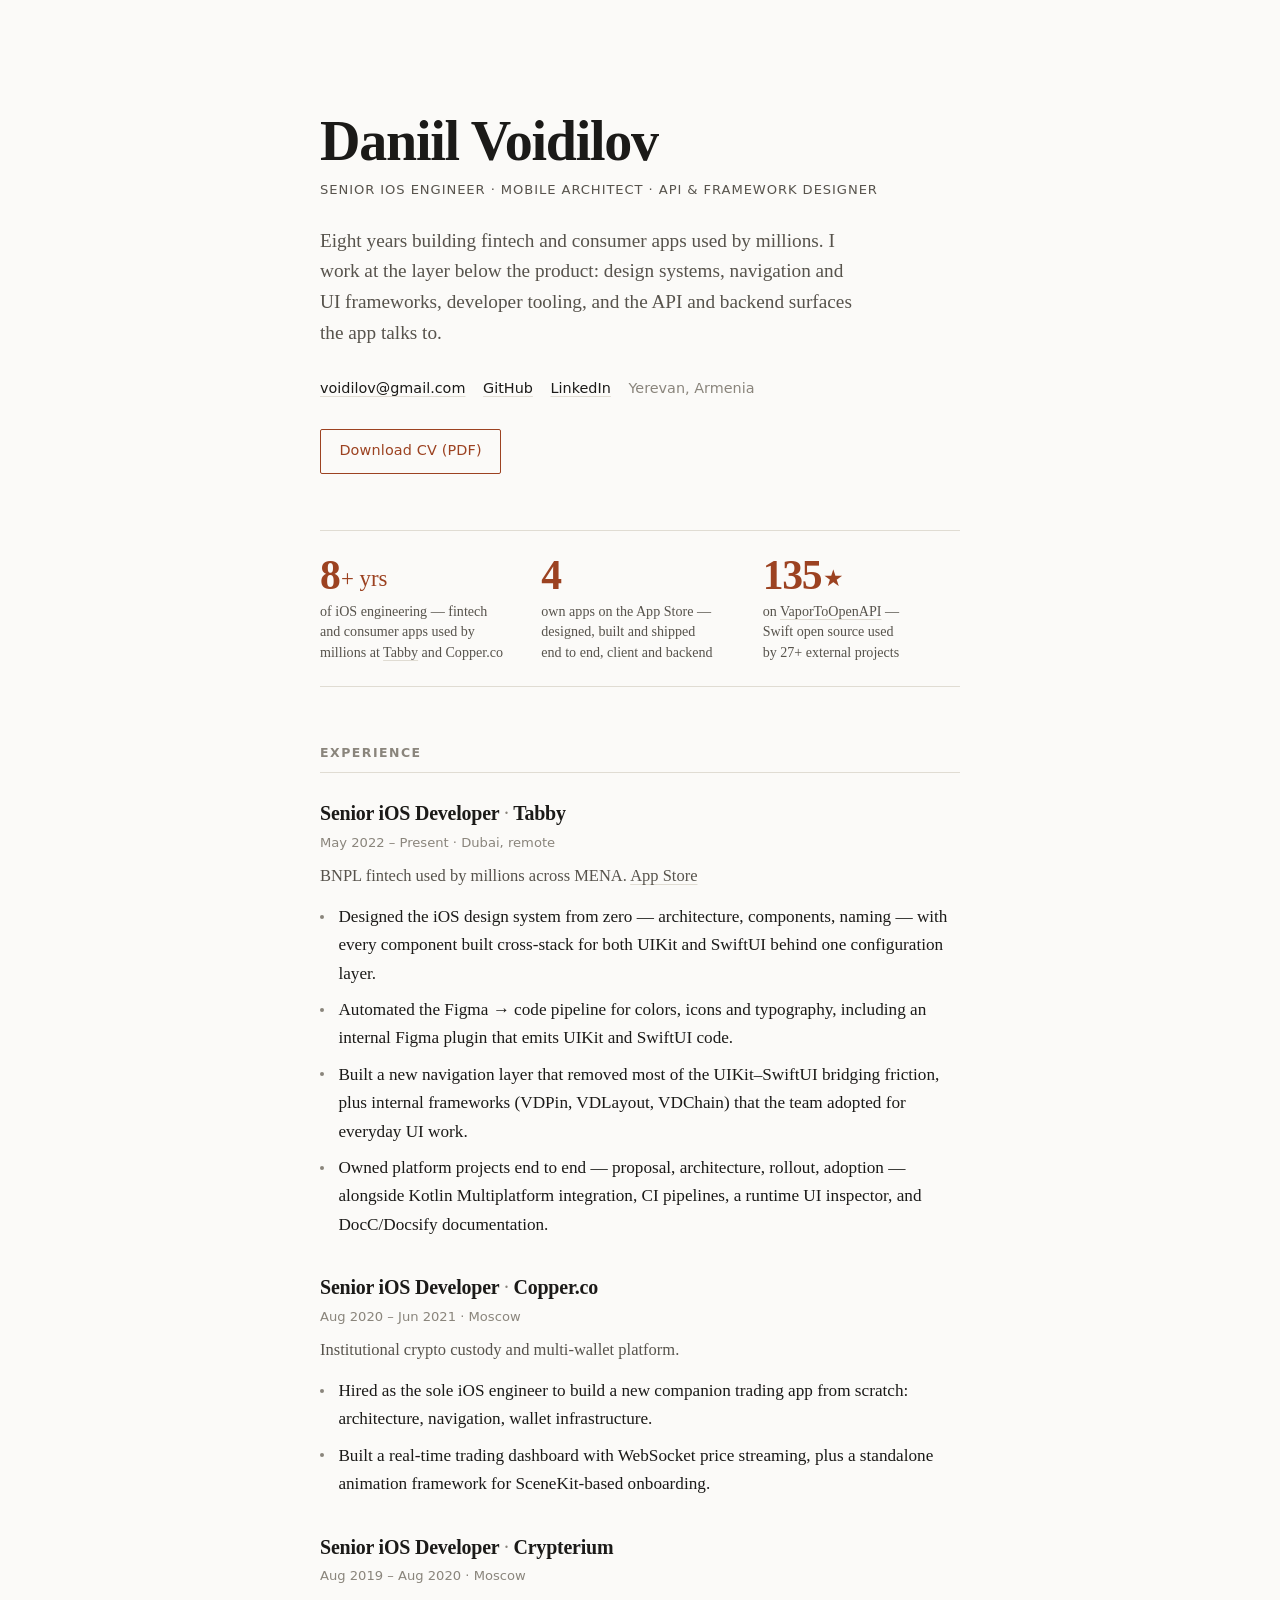
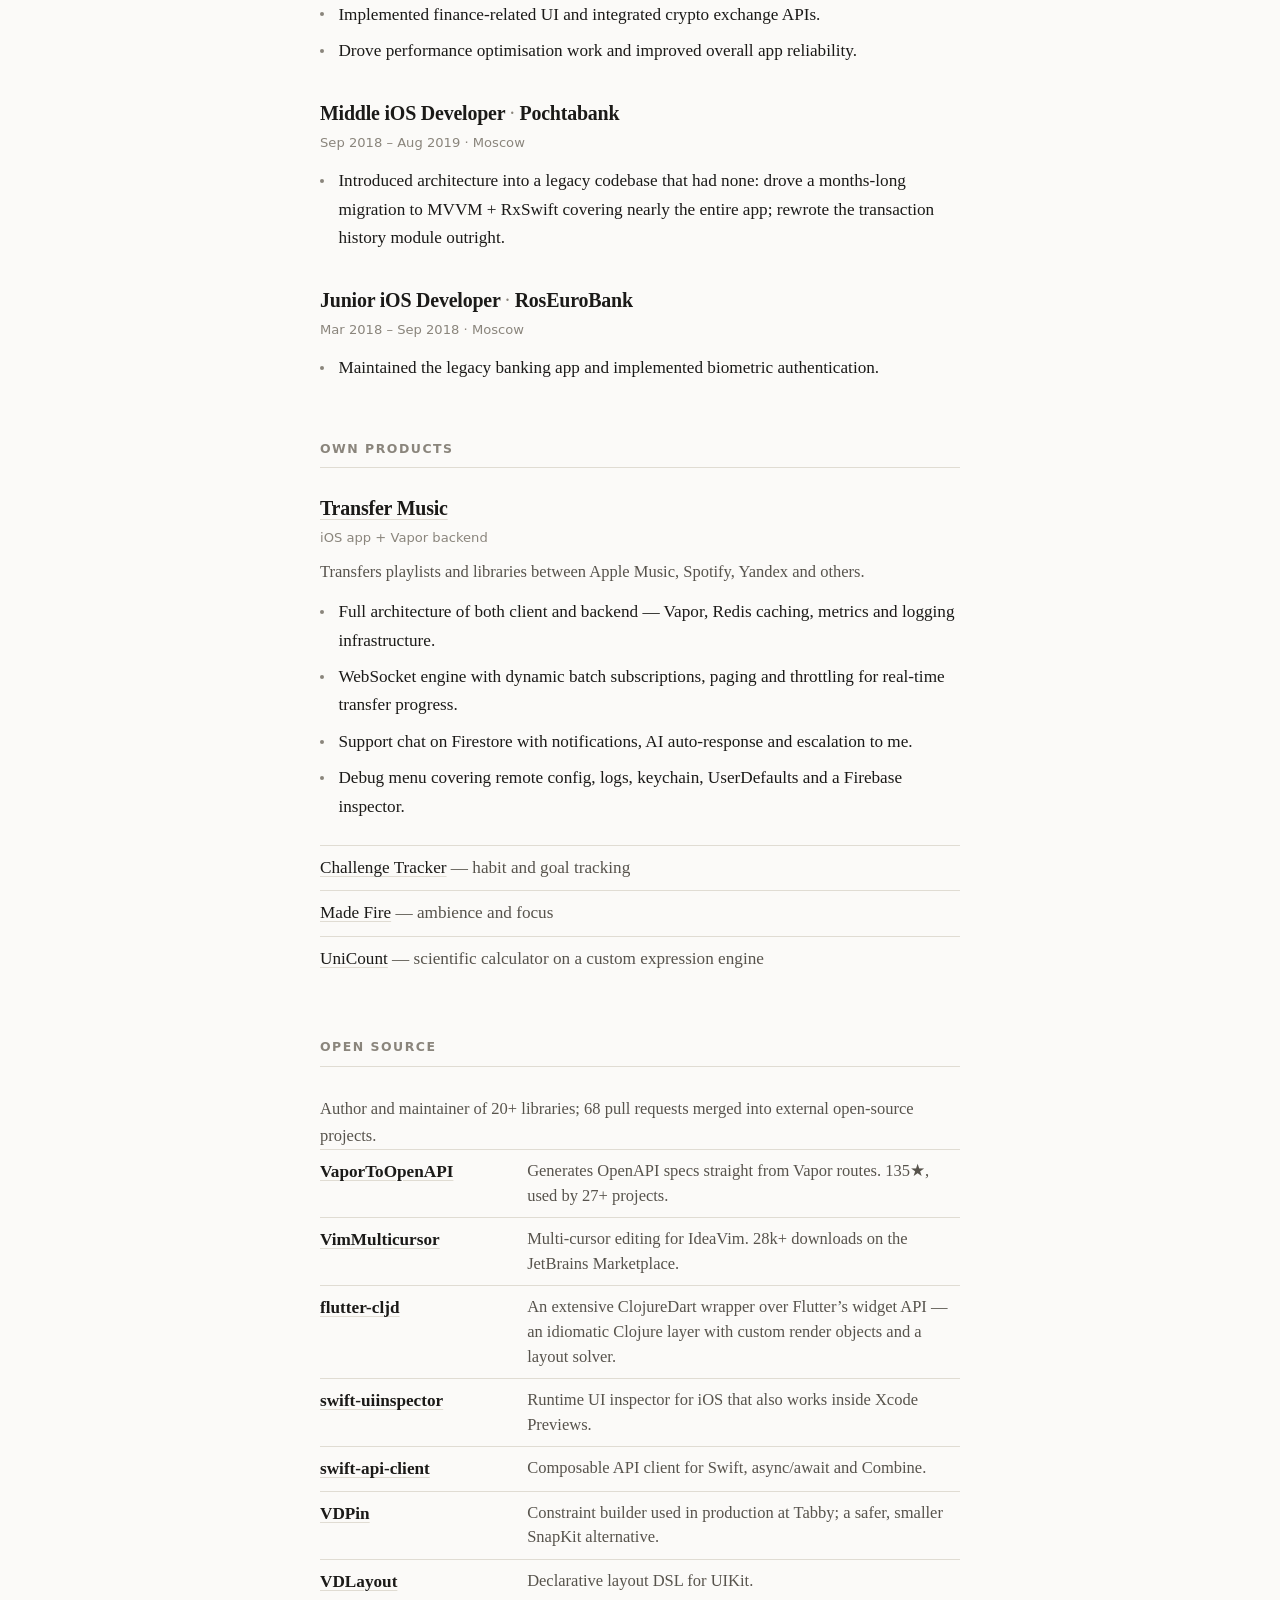
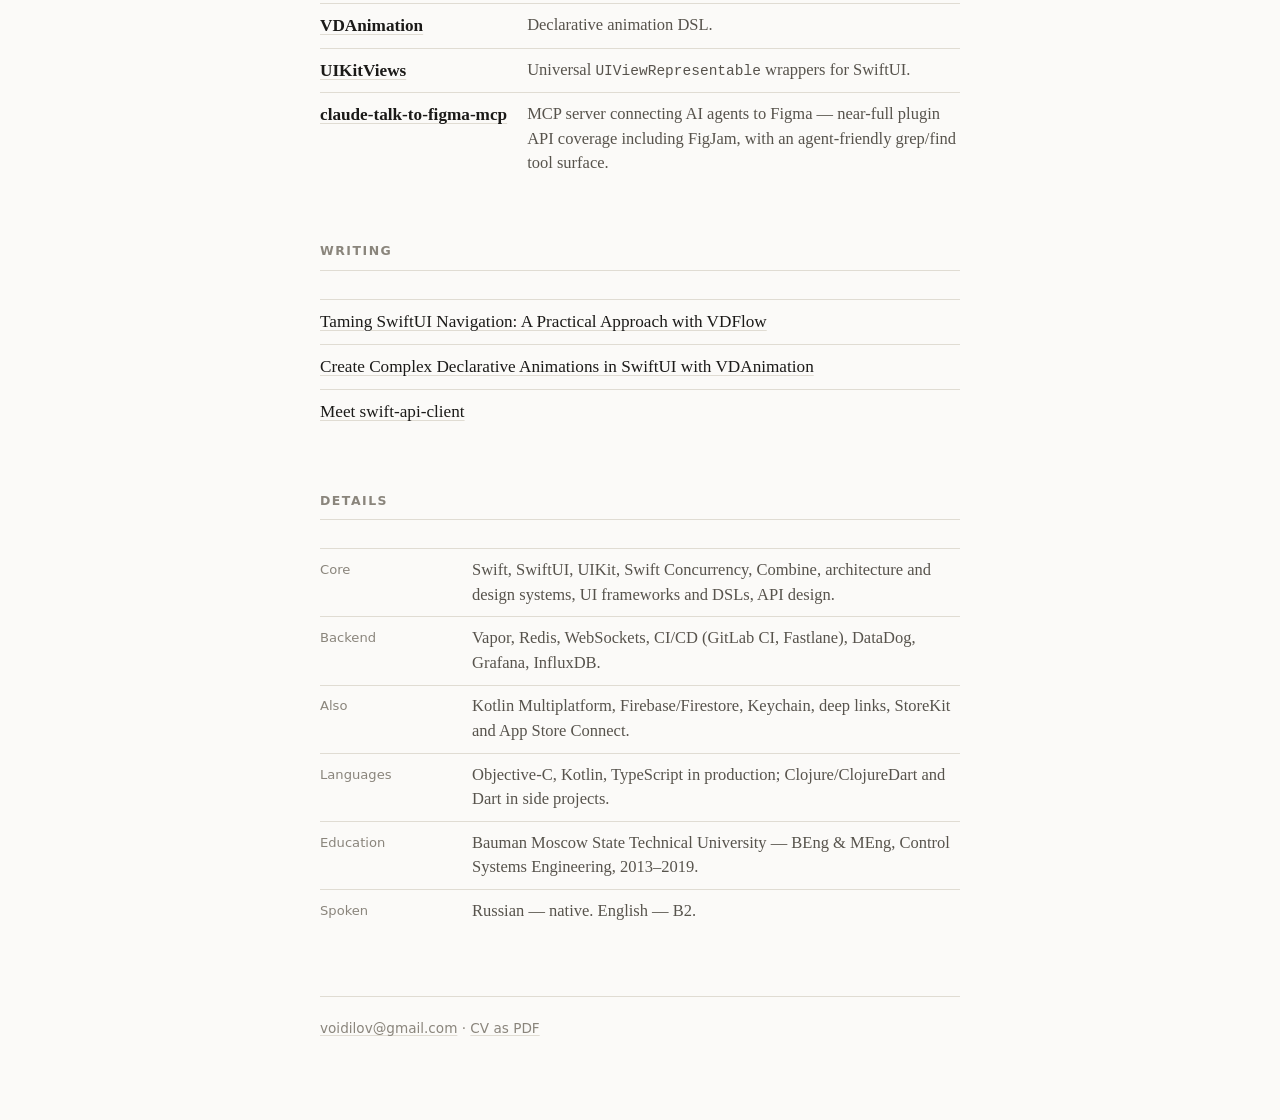
==== commit 4de5ee1d: "Tabby: Present; refresh cv.pdf" ====
--- a/cv/index.html
+++ b/cv/index.html
@@ -59,7 +59,7 @@
 
 	<article class="role">
 		<h3>Senior iOS Developer <span class="at">·</span> <span class="company">Tabby</span></h3>
-		<p class="meta">May 2022 – Aug 2026 · Dubai, remote</p>
+		<p class="meta">May 2022 – Present · Dubai, remote</p>
 		<p class="context">BNPL fintech used by millions across MENA. <a href="https://apps.apple.com/ge/app/tabby-shop-now-pay-later/id1528022364">App&nbsp;Store</a></p>
 		<ul>
 			<li>Designed the iOS design system from zero — architecture, components, naming — with every component built cross-stack for both UIKit and SwiftUI behind one configuration layer.</li>
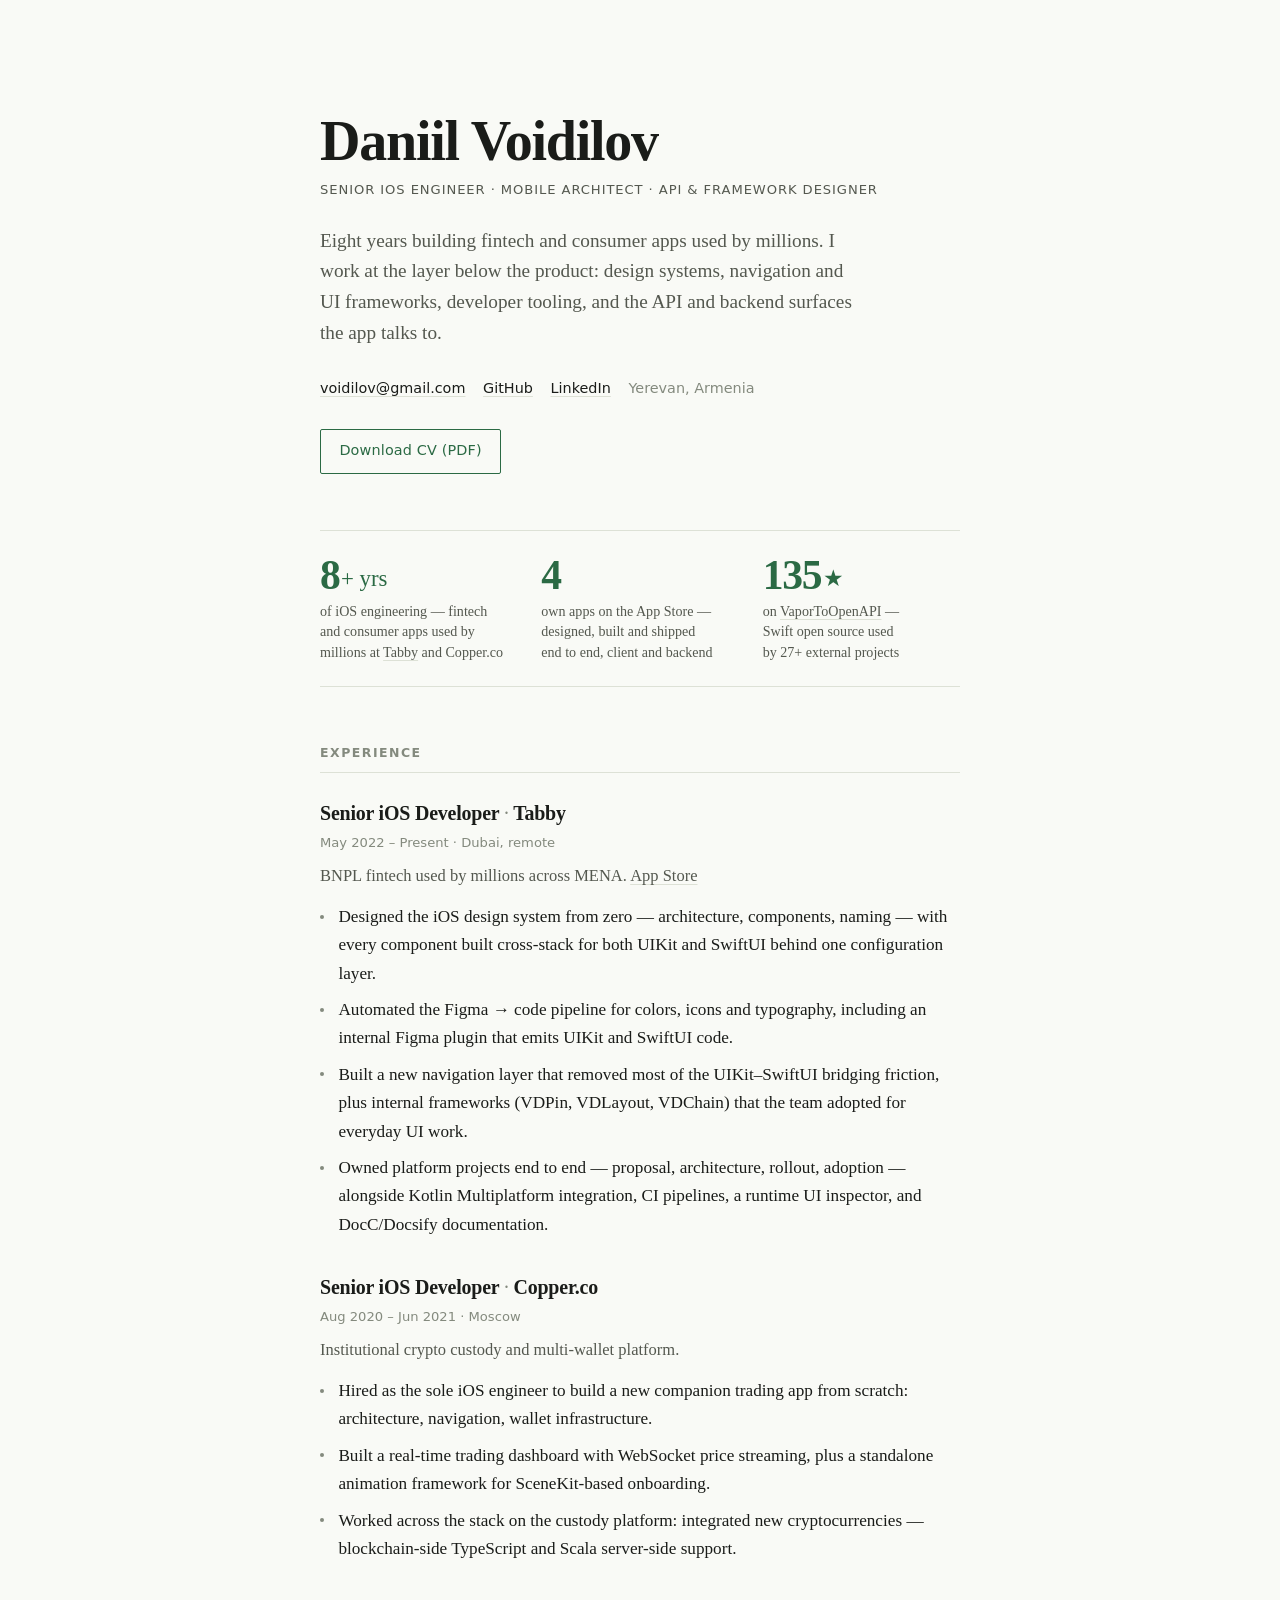
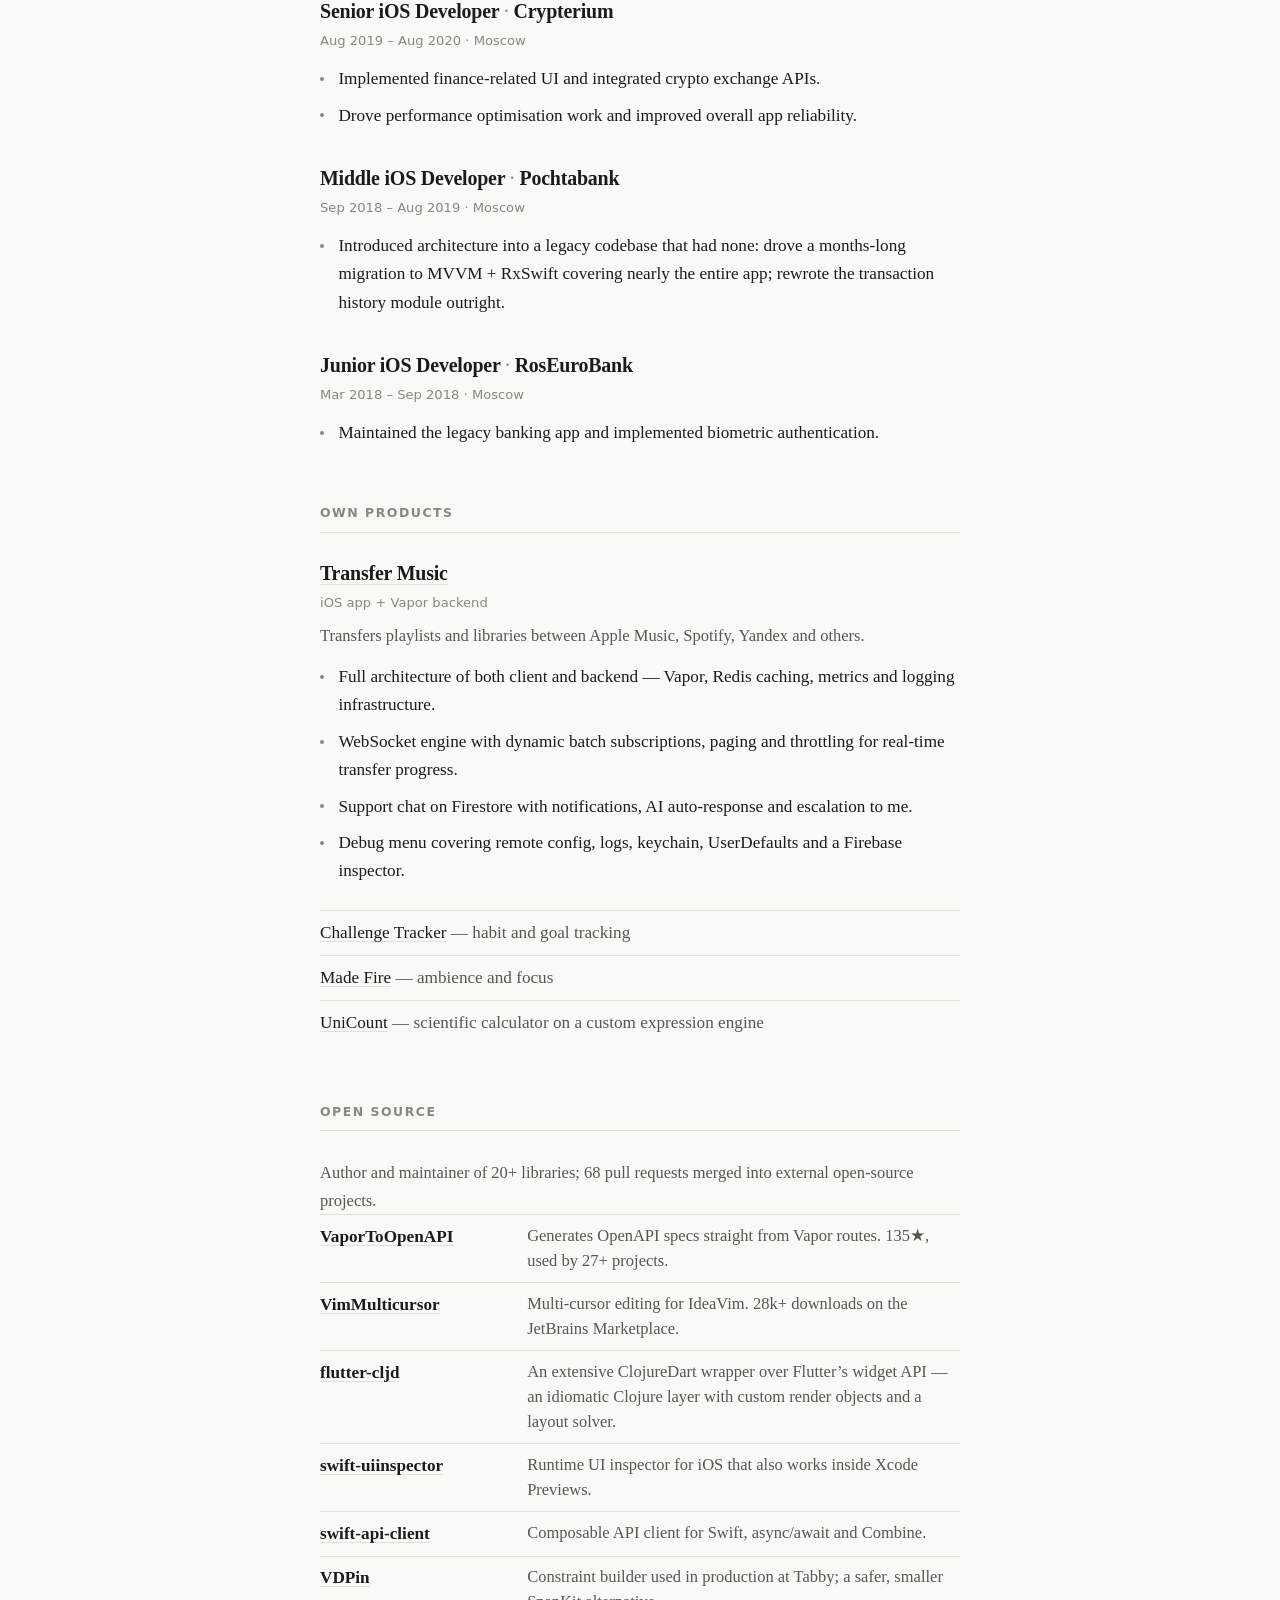
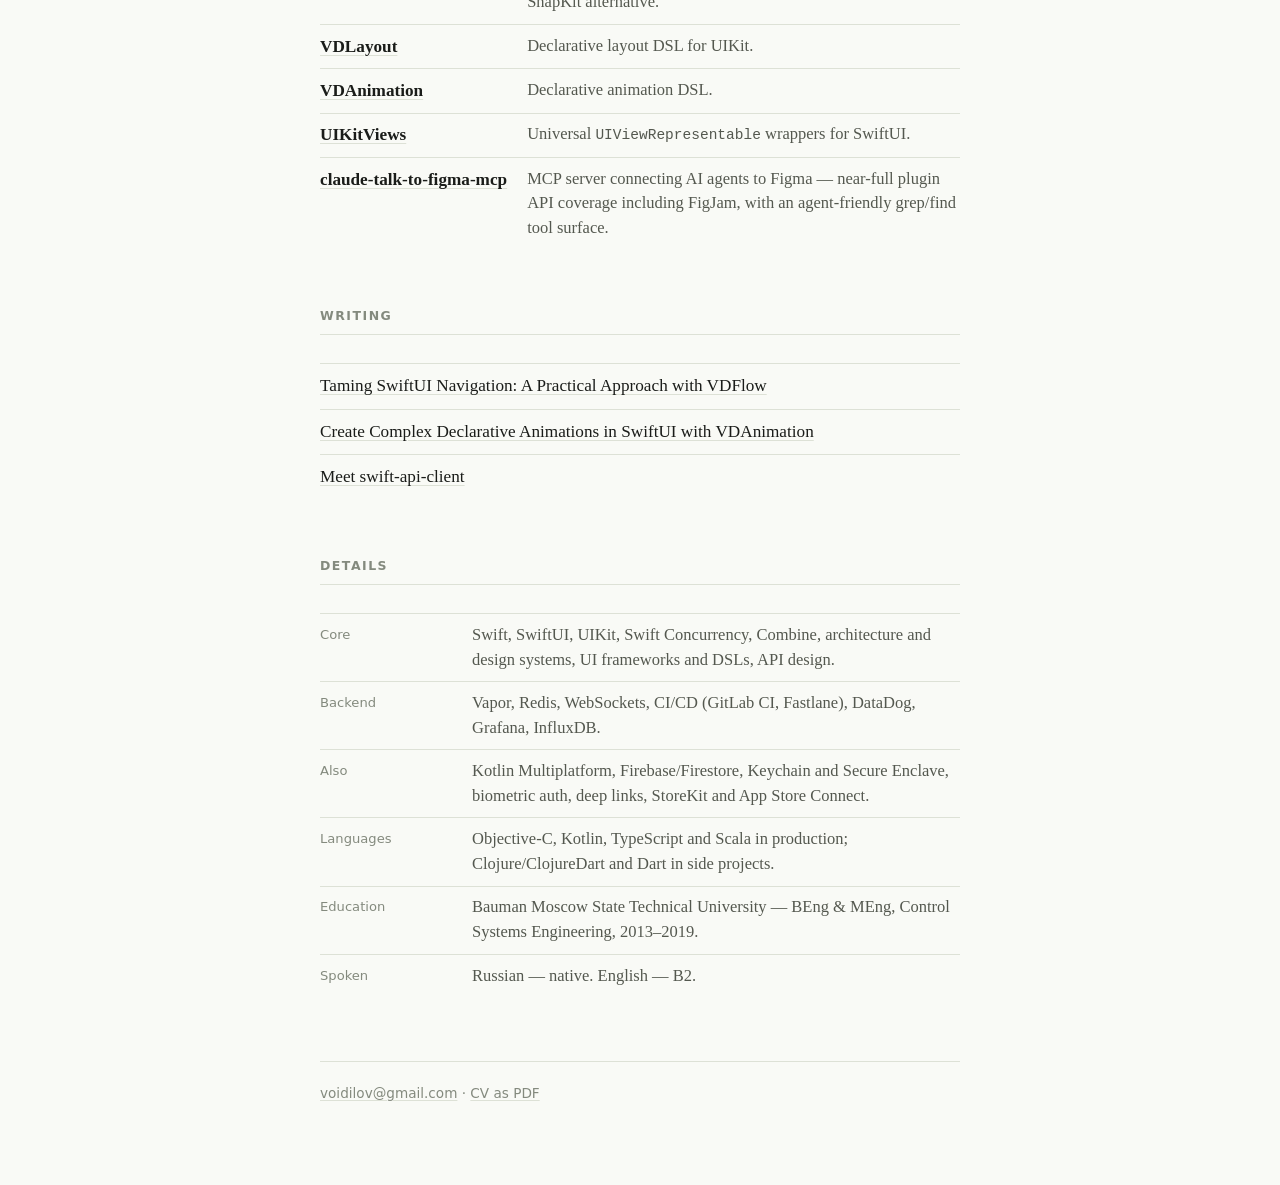
==== commit a163b51d: "Add Copper cross-stack crypto integrations; Secure Enclave and Scala in details; refresh cv.pdf" ====
--- a/cv/index.html
+++ b/cv/index.html
@@ -76,6 +76,7 @@
 		<ul>
 			<li>Hired as the sole iOS engineer to build a new companion trading app from scratch: architecture, navigation, wallet infrastructure.</li>
 			<li>Built a real-time trading dashboard with WebSocket price streaming, plus a standalone animation framework for SceneKit-based onboarding.</li>
+			<li>Worked across the stack on the custody platform: integrated new cryptocurrencies — blockchain-side TypeScript and Scala server-side support.</li>
 		</ul>
 	</article>
 
@@ -182,10 +183,10 @@
 		<dd>Vapor, Redis, WebSockets, CI/CD (GitLab CI, Fastlane), DataDog, Grafana, InfluxDB.</dd>
 
 		<dt>Also</dt>
-		<dd>Kotlin Multiplatform, Firebase/Firestore, Keychain, deep links, StoreKit and App Store Connect.</dd>
+		<dd>Kotlin Multiplatform, Firebase/Firestore, Keychain and Secure Enclave, biometric auth, deep links, StoreKit and App Store Connect.</dd>
 
 		<dt>Languages</dt>
-		<dd>Objective-C, Kotlin, TypeScript in production; Clojure/ClojureDart and Dart in side projects.</dd>
+		<dd>Objective-C, Kotlin, TypeScript and Scala in production; Clojure/ClojureDart and Dart in side projects.</dd>
 
 		<dt>Education</dt>
 		<dd>Bauman Moscow State Technical University — BEng &amp; MEng, Control Systems Engineering, 2013–2019.</dd>
--- a/cv/style.css
+++ b/cv/style.css
@@ -1,25 +1,25 @@
 :root {
 	--measure: 40rem;
-	--bg: #fbfaf8;
-	--surface: #f2efe9;
-	--ink: #1b1a18;
-	--ink-soft: #57534c;
-	--ink-faint: #8a857c;
-	--rule: #e0dcd3;
-	--accent: #9c4221;
-	--accent-soft: #c05621;
+	--bg: #f9faf6;
+	--surface: #eff1ea;
+	--ink: #1a1c19;
+	--ink-soft: #54584f;
+	--ink-faint: #848a7e;
+	--rule: #dde1d6;
+	--accent: #2b6a44;
+	--accent-soft: #3d8a5b;
 }
 
 @media (prefers-color-scheme: dark) {
 	:root {
-		--bg: #16151a;
-		--surface: #1f1e24;
-		--ink: #eceaf0;
-		--ink-soft: #aaa5b3;
-		--ink-faint: #7b7686;
-		--rule: #322f3a;
-		--accent: #f0a675;
-		--accent-soft: #f6c39b;
+		--bg: #151816;
+		--surface: #1d211e;
+		--ink: #eaeee9;
+		--ink-soft: #a8aea9;
+		--ink-faint: #7c847e;
+		--rule: #2e342f;
+		--accent: #7fd39a;
+		--accent-soft: #a5e0b8;
 	}
 }
 
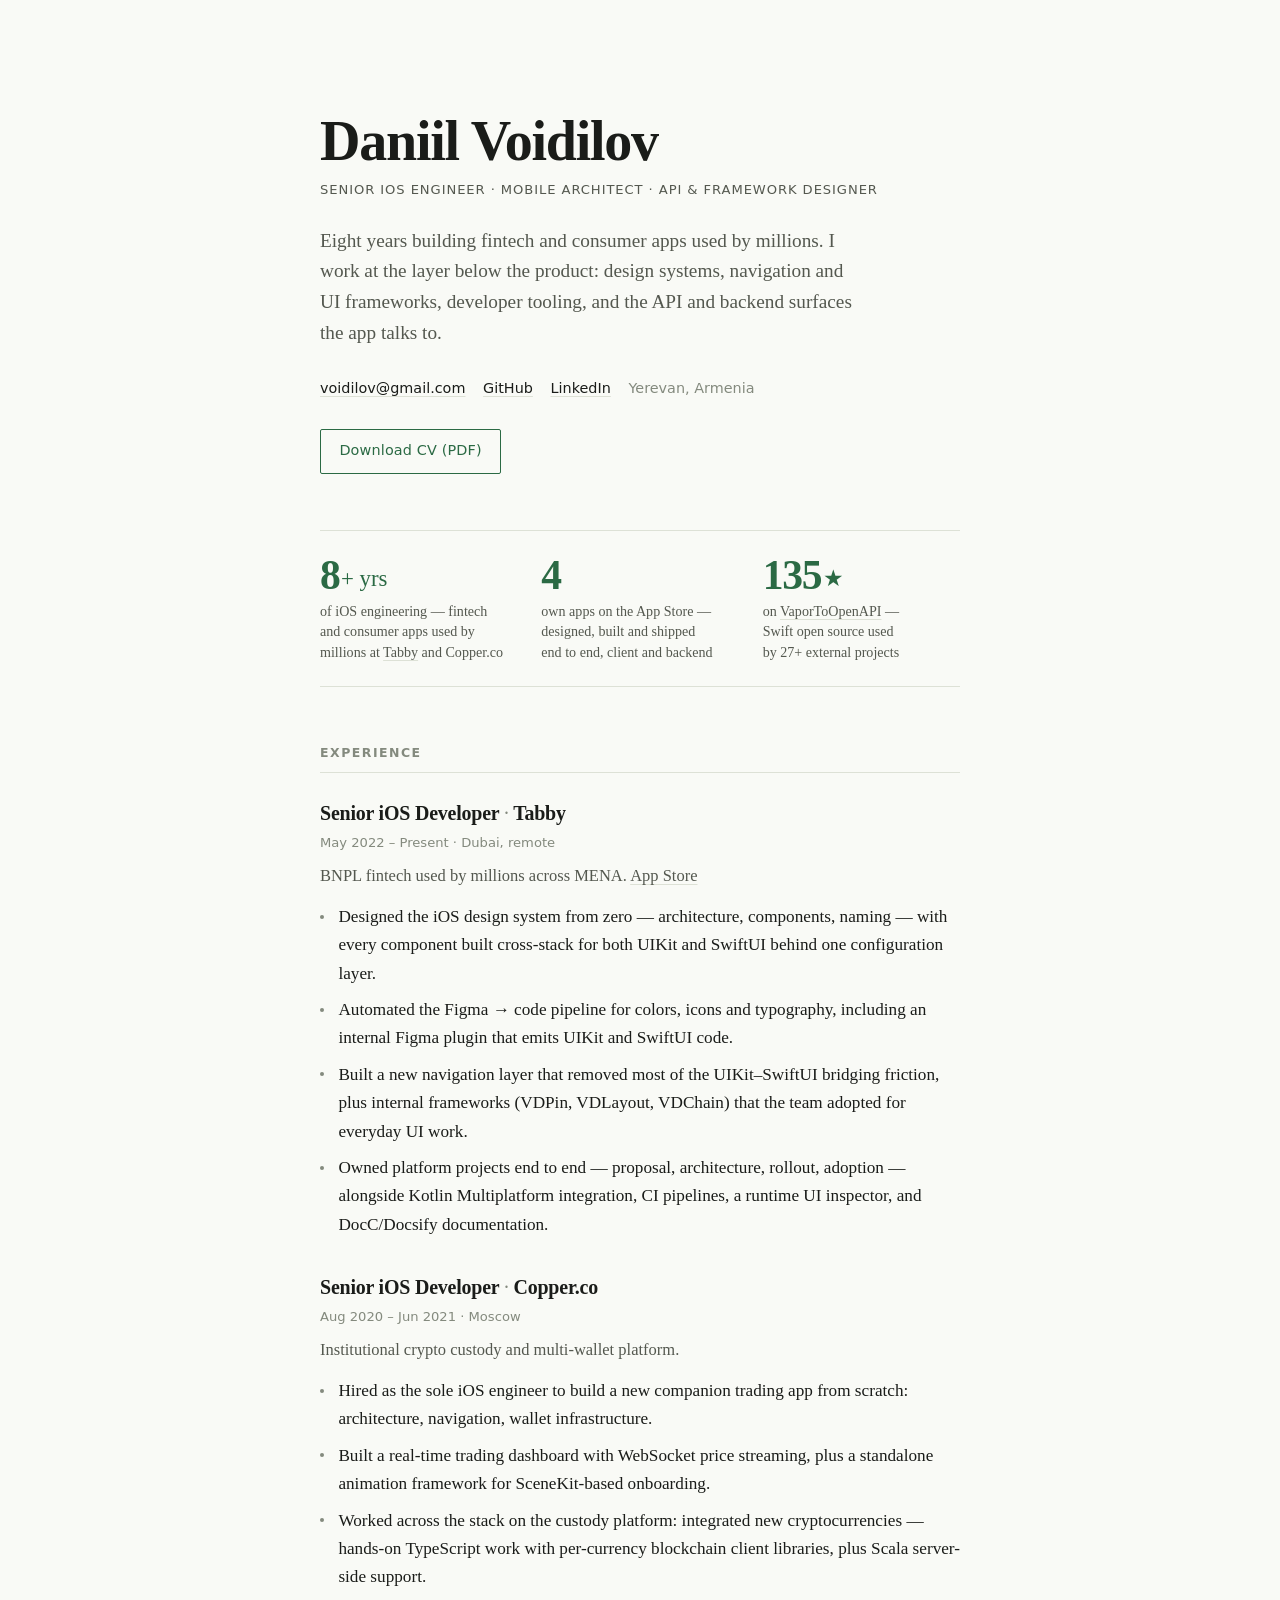
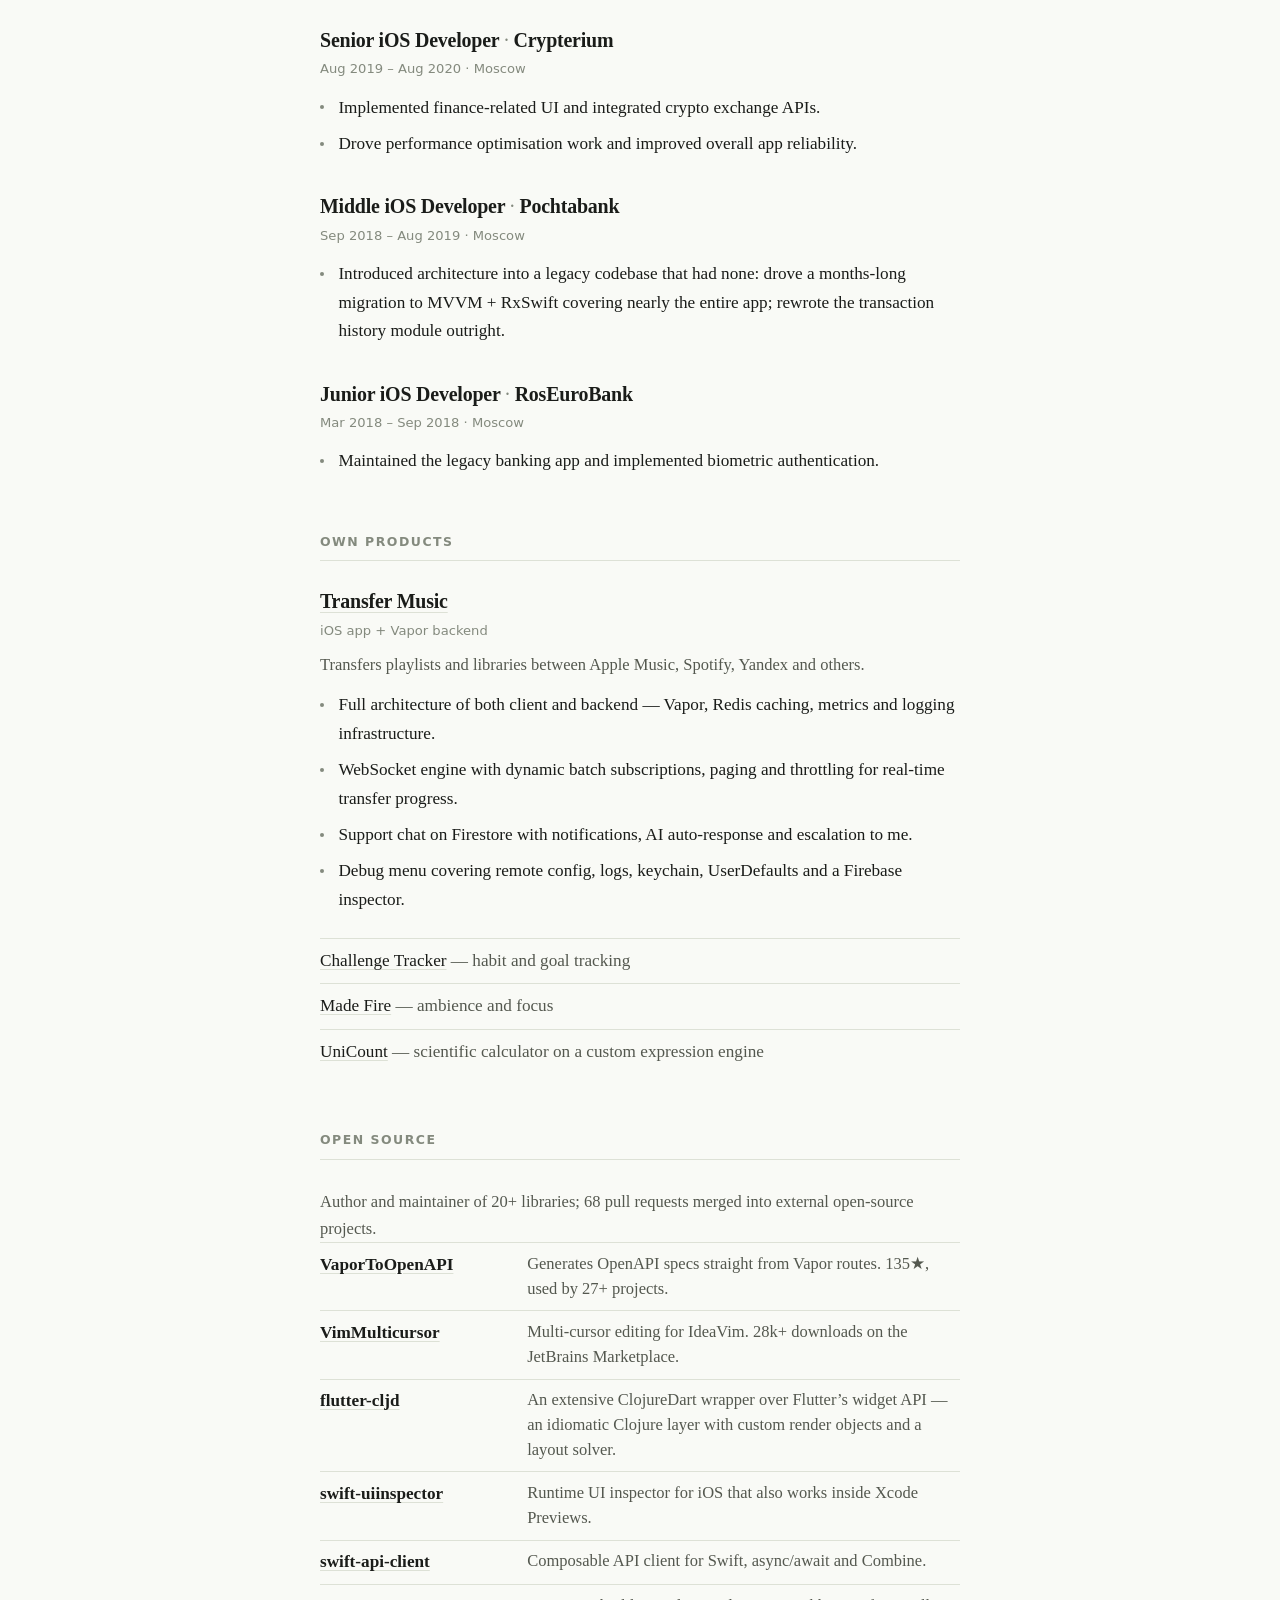
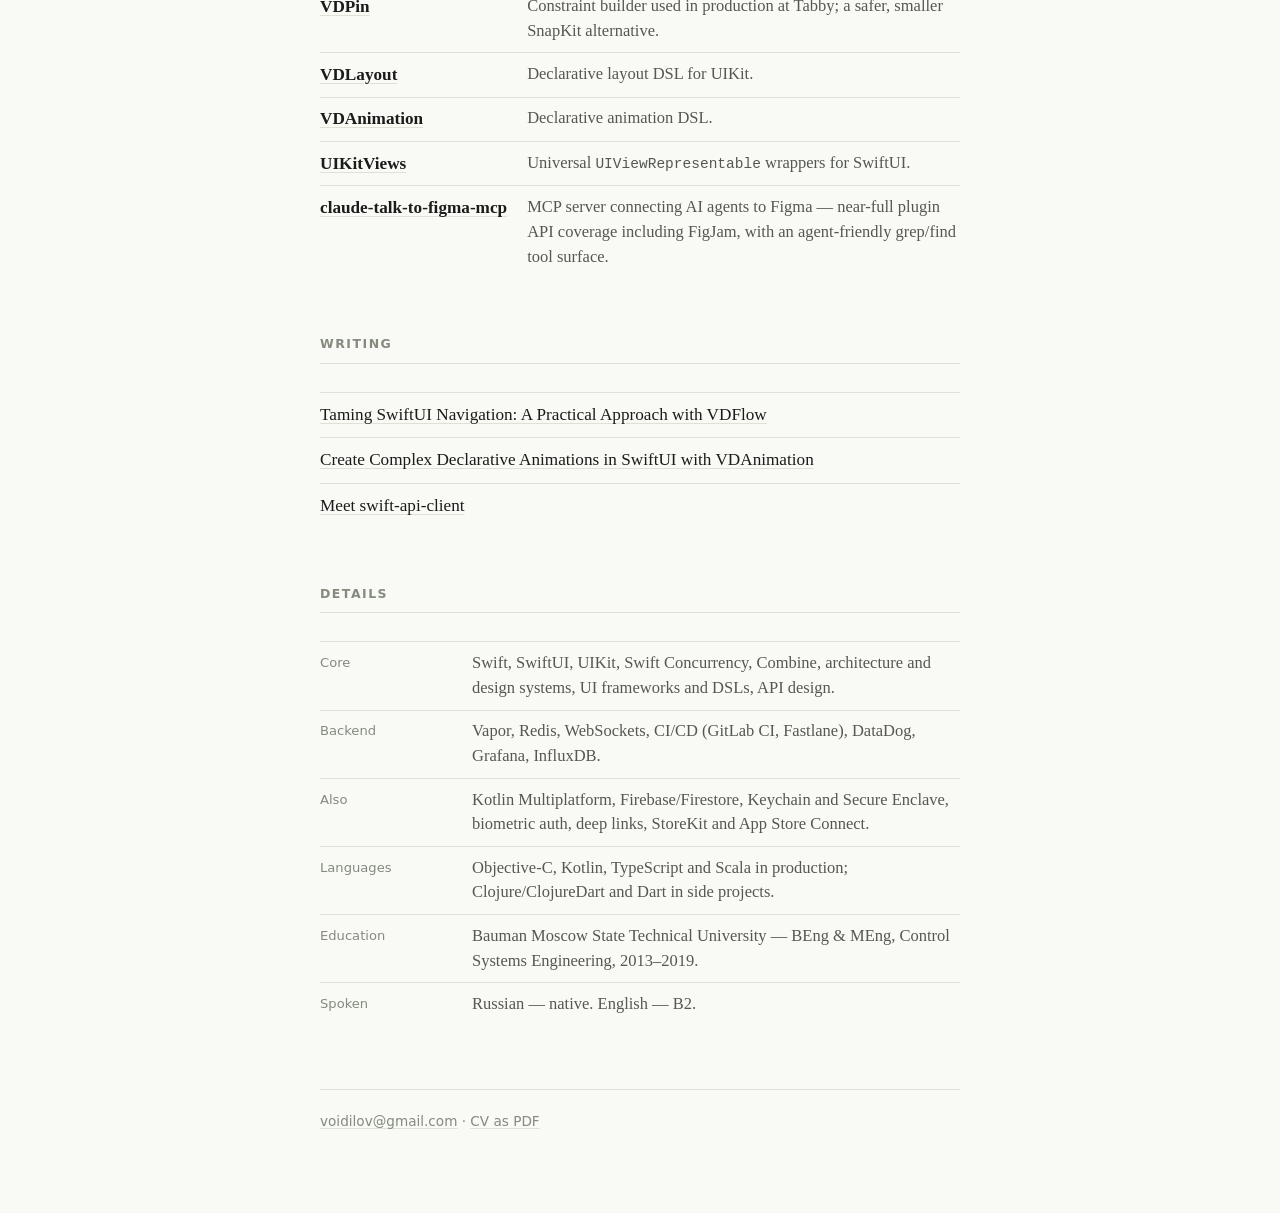
==== commit 2c508d9d: "Emphasize TypeScript blockchain-library work in Copper bullet; refresh cv.pdf" ====
--- a/cv/index.html
+++ b/cv/index.html
@@ -76,7 +76,7 @@
 		<ul>
 			<li>Hired as the sole iOS engineer to build a new companion trading app from scratch: architecture, navigation, wallet infrastructure.</li>
 			<li>Built a real-time trading dashboard with WebSocket price streaming, plus a standalone animation framework for SceneKit-based onboarding.</li>
-			<li>Worked across the stack on the custody platform: integrated new cryptocurrencies — blockchain-side TypeScript and Scala server-side support.</li>
+			<li>Worked across the stack on the custody platform: integrated new cryptocurrencies — hands-on TypeScript work with per-currency blockchain client libraries, plus Scala server-side support.</li>
 		</ul>
 	</article>
 
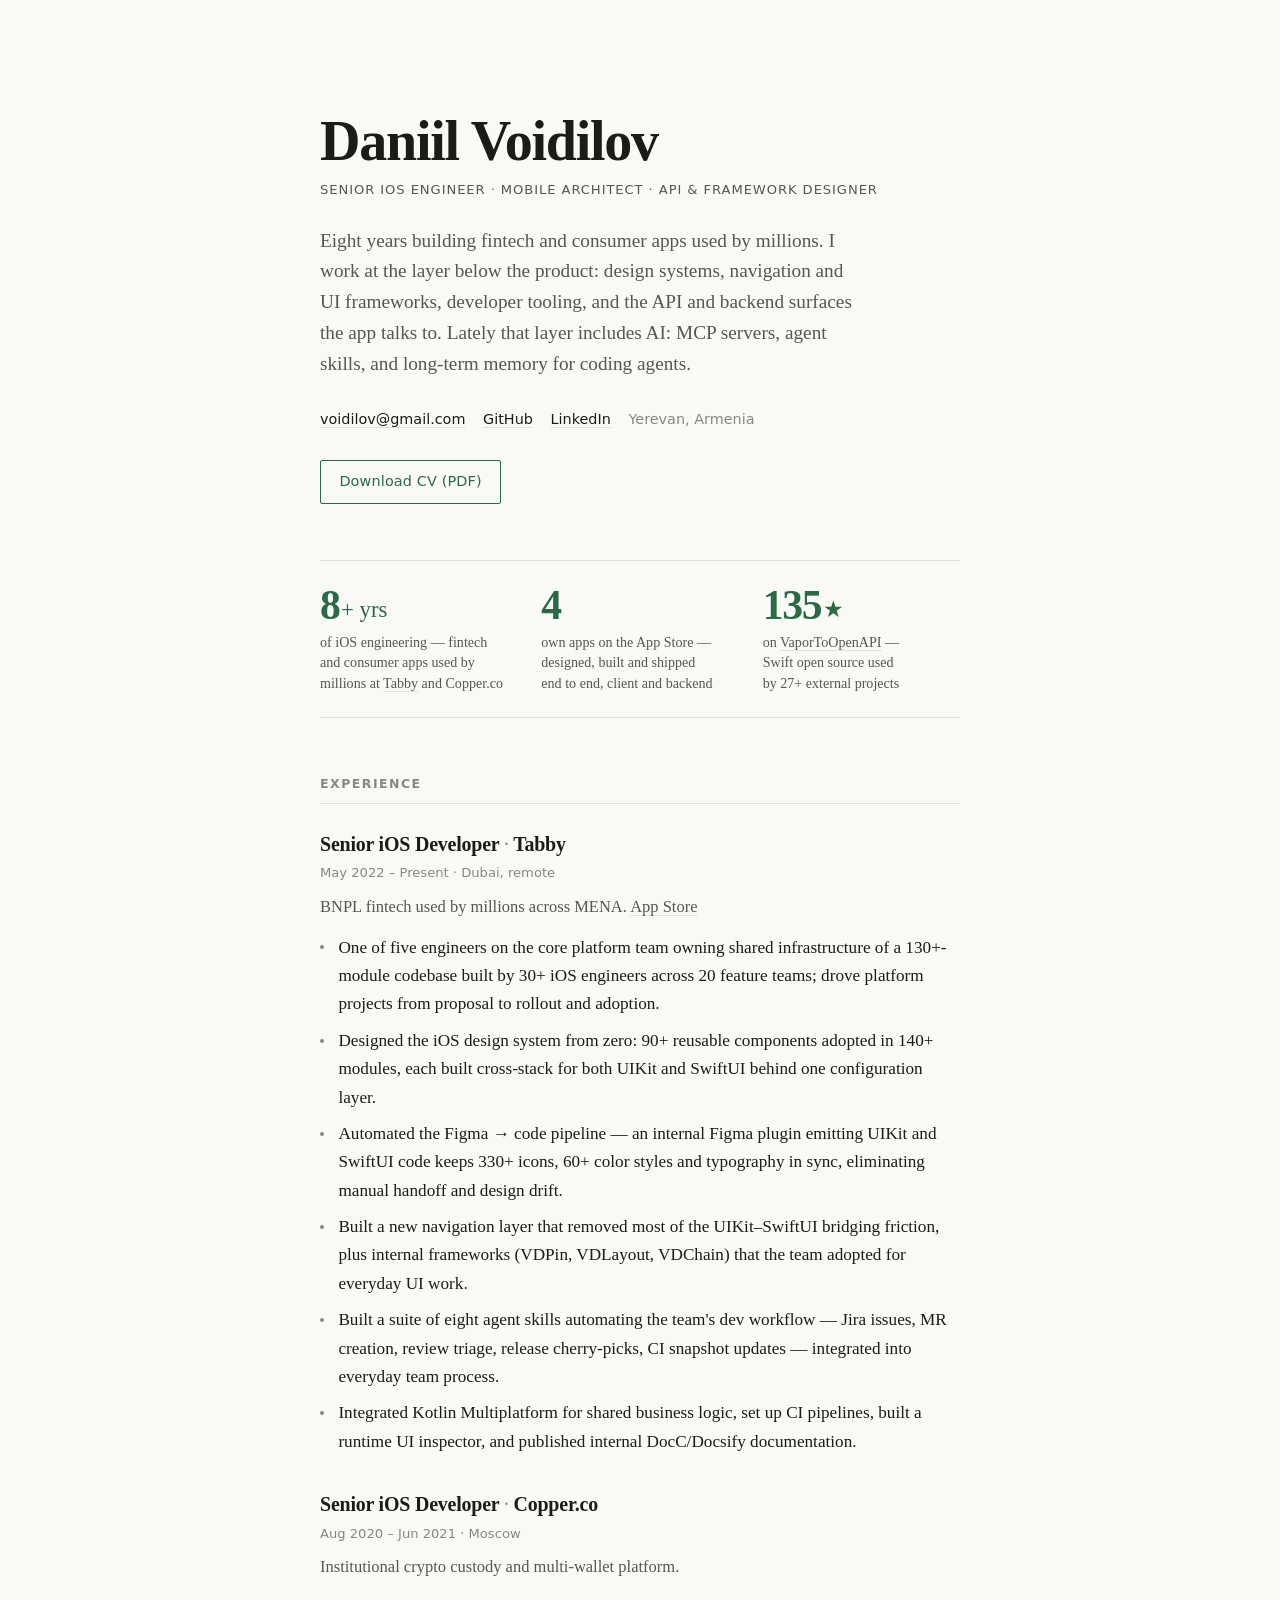
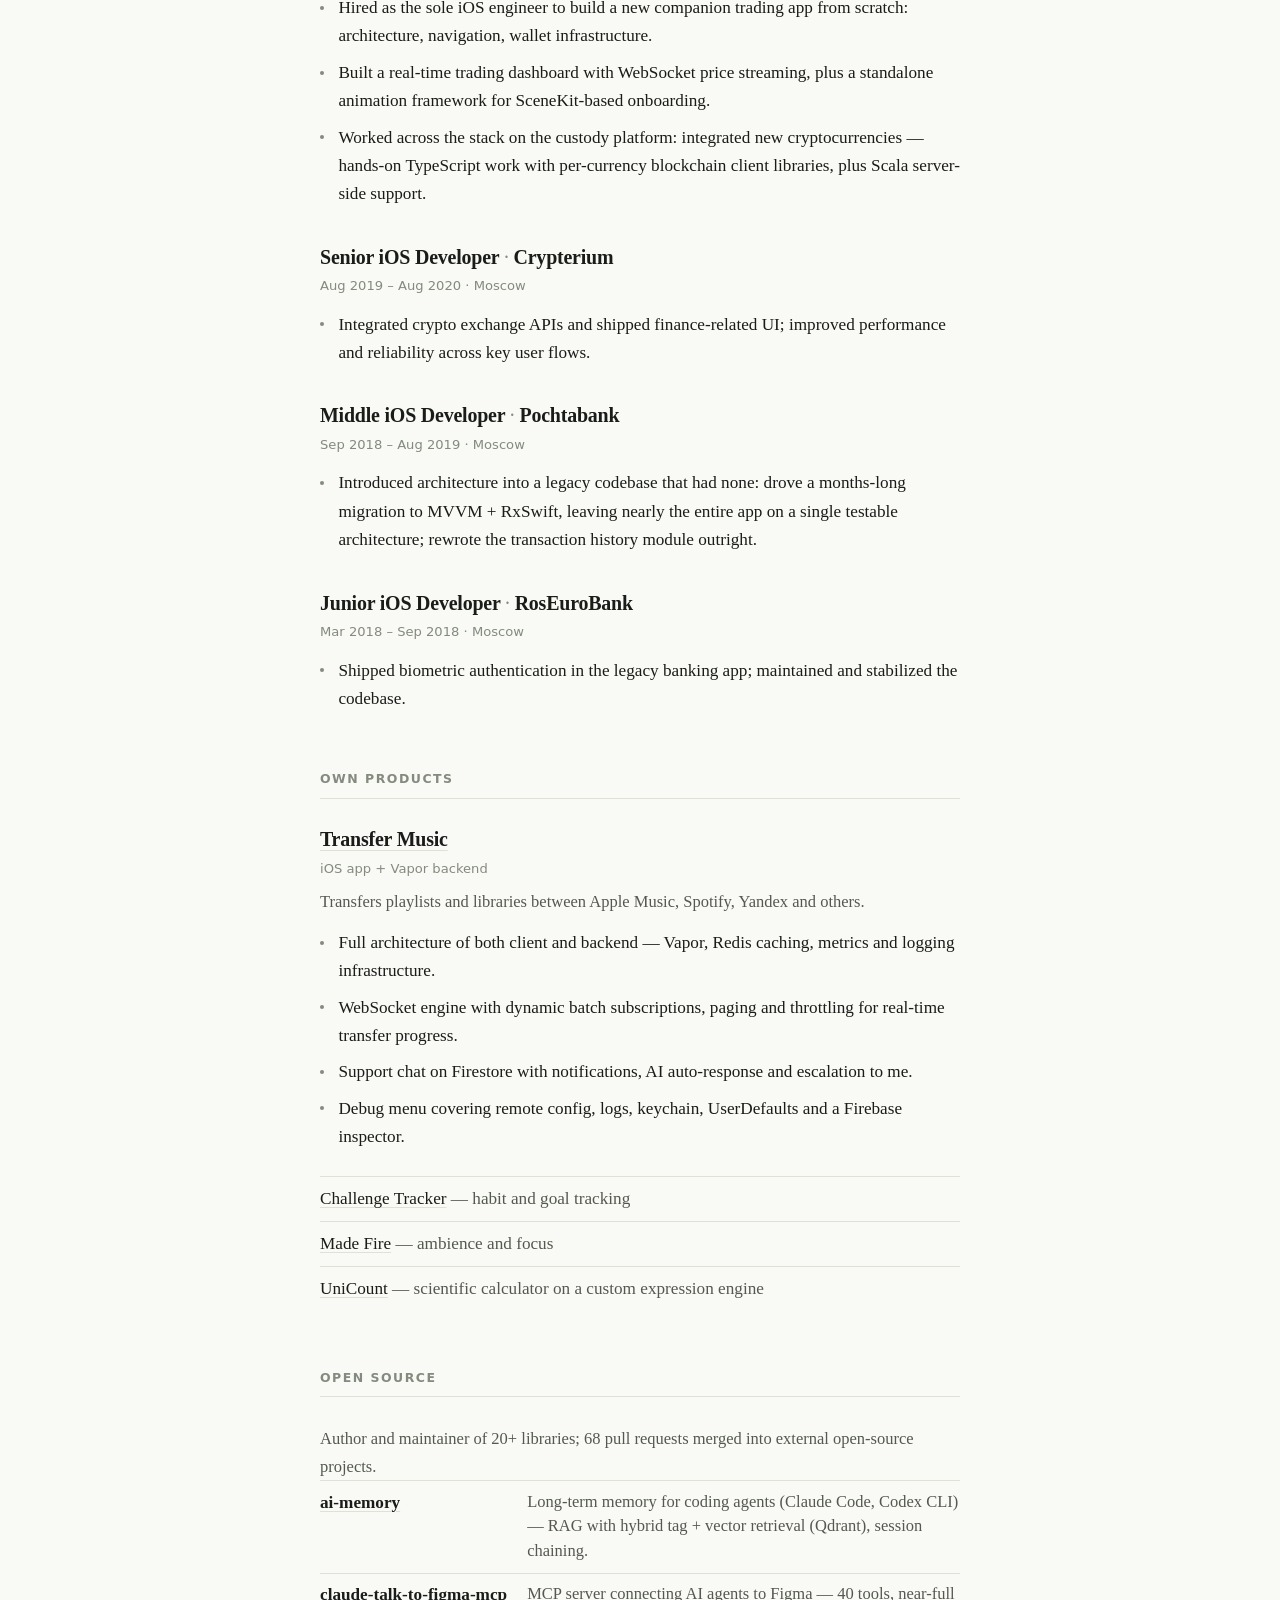
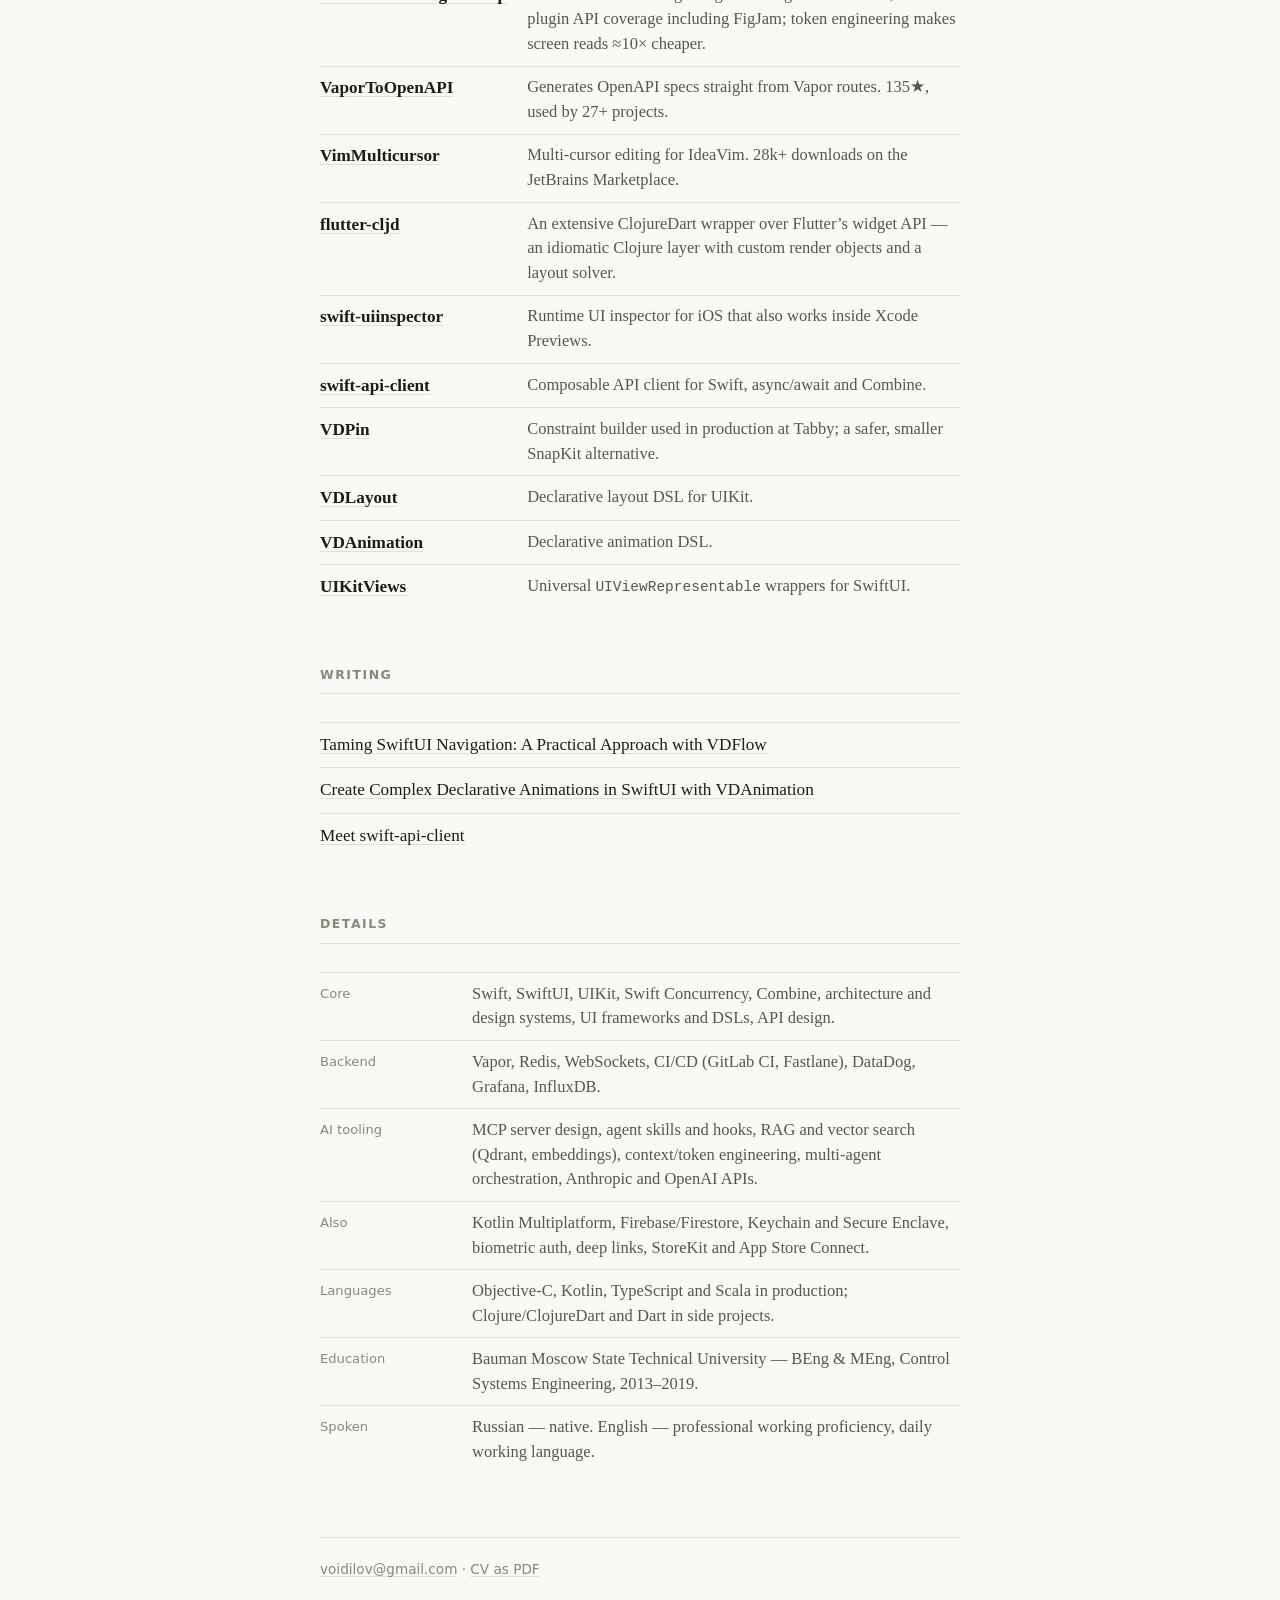
==== commit 77120005: "Sync with master CV: results-oriented Tabby bullets with real metrics, AI tooling (agent skills, ai-" ====
--- a/cv/index.html
+++ b/cv/index.html
@@ -4,12 +4,12 @@
 <meta charset="utf-8">
 <meta name="viewport" content="width=device-width, initial-scale=1">
 <title>Daniil Voidilov — Senior iOS Engineer</title>
-<meta name="description" content="Senior iOS engineer and mobile architect in Yerevan. 8+ years building fintech and consumer apps used by millions. Author of VaporToOpenAPI and VimMulticursor.">
+<meta name="description" content="Senior iOS engineer and mobile architect in Yerevan. 8+ years building fintech and consumer apps used by millions. Author of VaporToOpenAPI, VimMulticursor, and AI agent tooling.">
 <meta name="author" content="Daniil Voidilov">
 <link rel="canonical" href="https://daniil.voidilov.com/cv/">
 <meta property="og:type" content="profile">
 <meta property="og:title" content="Daniil Voidilov — Senior iOS Engineer">
-<meta property="og:description" content="Mobile architect and senior iOS engineer. Design systems, UI frameworks, API/SDK design, Vapor backends.">
+<meta property="og:description" content="Mobile architect and senior iOS engineer. Design systems, UI frameworks, API/SDK design, AI agent tooling, Vapor backends.">
 <meta property="og:url" content="https://daniil.voidilov.com/cv/">
 <link rel="icon" href="data:image/svg+xml,<svg xmlns='http://www.w3.org/2000/svg' viewBox='0 0 100 100'><text y='.9em' font-size='90' font-family='system-ui,sans-serif'>DV</text></svg>">
 <link rel="stylesheet" href="style.css">
@@ -24,7 +24,8 @@
 	<p class="lede">
 		Eight years building fintech and consumer apps used by millions. I work at the layer
 		below the product: design systems, navigation and UI frameworks, developer tooling,
-		and the API and backend surfaces the app talks to.
+		and the API and backend surfaces the app talks to. Lately that layer includes AI:
+		MCP servers, agent skills, and long-term memory for coding agents.
 	</p>
 	<nav class="contact" aria-label="Contact">
 		<a href="mailto:voidilov@gmail.com">voidilov@gmail.com</a>
@@ -62,10 +63,12 @@
 		<p class="meta">May 2022 – Present · Dubai, remote</p>
 		<p class="context">BNPL fintech used by millions across MENA. <a href="https://apps.apple.com/ge/app/tabby-shop-now-pay-later/id1528022364">App&nbsp;Store</a></p>
 		<ul>
-			<li>Designed the iOS design system from zero — architecture, components, naming — with every component built cross-stack for both UIKit and SwiftUI behind one configuration layer.</li>
-			<li>Automated the Figma → code pipeline for colors, icons and typography, including an internal Figma plugin that emits UIKit and SwiftUI code.</li>
+			<li>One of five engineers on the core platform team owning shared infrastructure of a 130+-module codebase built by 30+ iOS engineers across 20 feature teams; drove platform projects from proposal to rollout and adoption.</li>
+			<li>Designed the iOS design system from zero: 90+ reusable components adopted in 140+ modules, each built cross-stack for both UIKit and SwiftUI behind one configuration layer.</li>
+			<li>Automated the Figma → code pipeline — an internal Figma plugin emitting UIKit and SwiftUI code keeps 330+ icons, 60+ color styles and typography in sync, eliminating manual handoff and design drift.</li>
 			<li>Built a new navigation layer that removed most of the UIKit–SwiftUI bridging friction, plus internal frameworks (VDPin, VDLayout, VDChain) that the team adopted for everyday UI work.</li>
-			<li>Owned platform projects end to end — proposal, architecture, rollout, adoption — alongside Kotlin Multiplatform integration, CI pipelines, a runtime UI inspector, and DocC/Docsify documentation.</li>
+			<li>Built a suite of eight agent skills automating the team's dev workflow — Jira issues, MR creation, review triage, release cherry-picks, CI snapshot updates — integrated into everyday team process.</li>
+			<li>Integrated Kotlin Multiplatform for shared business logic, set up CI pipelines, built a runtime UI inspector, and published internal DocC/Docsify documentation.</li>
 		</ul>
 	</article>
 
@@ -84,8 +87,7 @@
 		<h3>Senior iOS Developer <span class="at">·</span> <span class="company">Crypterium</span></h3>
 		<p class="meta">Aug 2019 – Aug 2020 · Moscow</p>
 		<ul>
-			<li>Implemented finance-related UI and integrated crypto exchange APIs.</li>
-			<li>Drove performance optimisation work and improved overall app reliability.</li>
+			<li>Integrated crypto exchange APIs and shipped finance-related UI; improved performance and reliability across key user flows.</li>
 		</ul>
 	</article>
 
@@ -93,7 +95,7 @@
 		<h3>Middle iOS Developer <span class="at">·</span> <span class="company">Pochtabank</span></h3>
 		<p class="meta">Sep 2018 – Aug 2019 · Moscow</p>
 		<ul>
-			<li>Introduced architecture into a legacy codebase that had none: drove a months-long migration to MVVM + RxSwift covering nearly the entire app; rewrote the transaction history module outright.</li>
+			<li>Introduced architecture into a legacy codebase that had none: drove a months-long migration to MVVM + RxSwift, leaving nearly the entire app on a single testable architecture; rewrote the transaction history module outright.</li>
 		</ul>
 	</article>
 
@@ -101,7 +103,7 @@
 		<h3>Junior iOS Developer <span class="at">·</span> <span class="company">RosEuroBank</span></h3>
 		<p class="meta">Mar 2018 – Sep 2018 · Moscow</p>
 		<ul>
-			<li>Maintained the legacy banking app and implemented biometric authentication.</li>
+			<li>Shipped biometric authentication in the legacy banking app; maintained and stabilized the codebase.</li>
 		</ul>
 	</article>
 </section>
@@ -132,6 +134,12 @@
 	<h2>Open source</h2>
 	<p class="context">Author and maintainer of 20+ libraries; 68 pull requests merged into external open-source projects.</p>
 	<dl class="projects">
+		<dt><a href="https://github.com/dankinsoid/ai-memory">ai-memory</a></dt>
+		<dd>Long-term memory for coding agents (Claude Code, Codex CLI) — RAG with hybrid tag + vector retrieval (Qdrant), session chaining.</dd>
+
+		<dt><a href="https://github.com/dankinsoid/claude-talk-to-figma-mcp">claude-talk-to-figma-mcp</a></dt>
+		<dd>MCP server connecting AI agents to Figma — 40 tools, near-full plugin API coverage including FigJam; token engineering makes screen reads ≈10× cheaper.</dd>
+
 		<dt><a href="https://github.com/dankinsoid/VaporToOpenAPI">VaporToOpenAPI</a></dt>
 		<dd>Generates OpenAPI specs straight from Vapor routes. 135★, used by 27+ projects.</dd>
 
@@ -158,9 +166,6 @@
 
 		<dt><a href="https://github.com/dankinsoid/UIKitViews">UIKitViews</a></dt>
 		<dd>Universal <code>UIViewRepresentable</code> wrappers for SwiftUI.</dd>
-
-		<dt><a href="https://github.com/dankinsoid/claude-talk-to-figma-mcp">claude-talk-to-figma-mcp</a></dt>
-		<dd>MCP server connecting AI agents to Figma — near-full plugin API coverage including FigJam, with an agent-friendly grep/find tool surface.</dd>
 	</dl>
 </section>
 
@@ -182,6 +187,9 @@
 		<dt>Backend</dt>
 		<dd>Vapor, Redis, WebSockets, CI/CD (GitLab CI, Fastlane), DataDog, Grafana, InfluxDB.</dd>
 
+		<dt>AI tooling</dt>
+		<dd>MCP server design, agent skills and hooks, RAG and vector search (Qdrant, embeddings), context/token engineering, multi-agent orchestration, Anthropic and OpenAI APIs.</dd>
+
 		<dt>Also</dt>
 		<dd>Kotlin Multiplatform, Firebase/Firestore, Keychain and Secure Enclave, biometric auth, deep links, StoreKit and App Store Connect.</dd>
 
@@ -192,7 +200,7 @@
 		<dd>Bauman Moscow State Technical University — BEng &amp; MEng, Control Systems Engineering, 2013–2019.</dd>
 
 		<dt>Spoken</dt>
-		<dd>Russian — native. English — B2.</dd>
+		<dd>Russian — native. English — professional working proficiency, daily working language.</dd>
 	</dl>
 </section>
 
